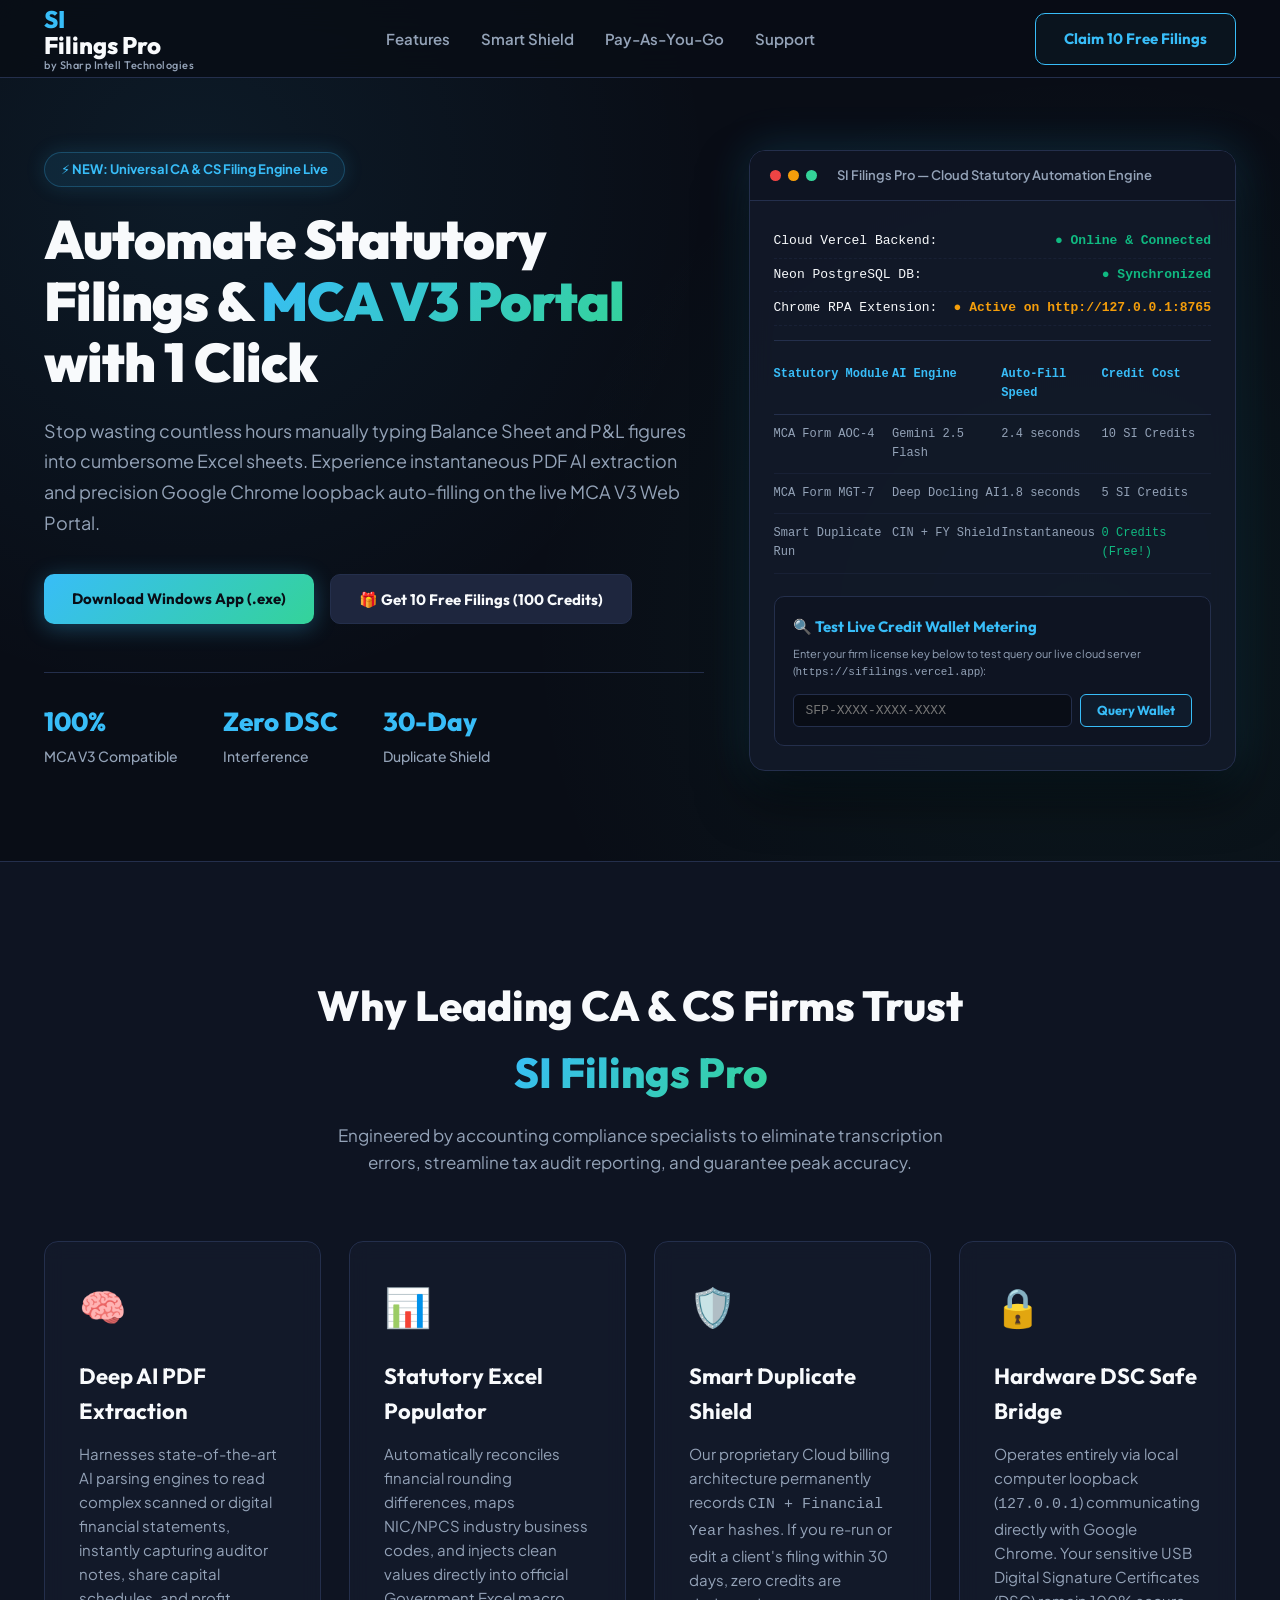
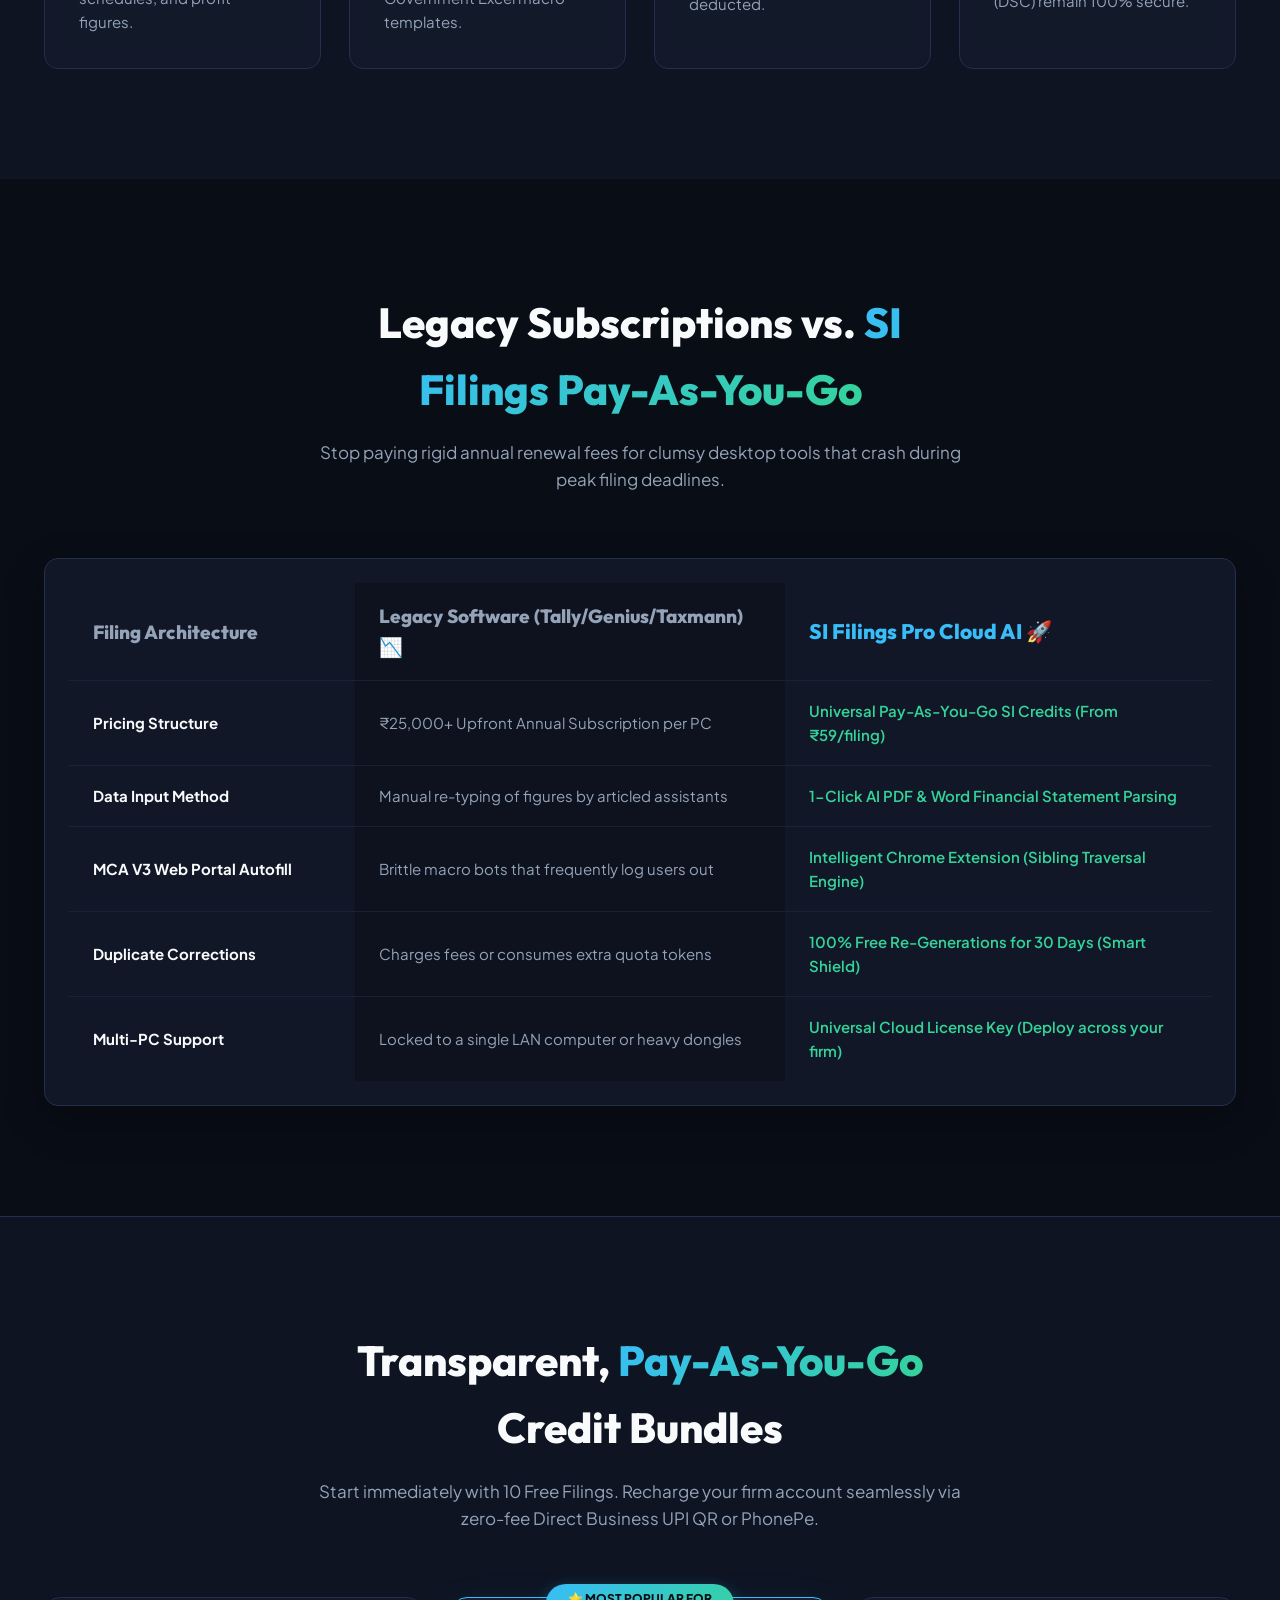
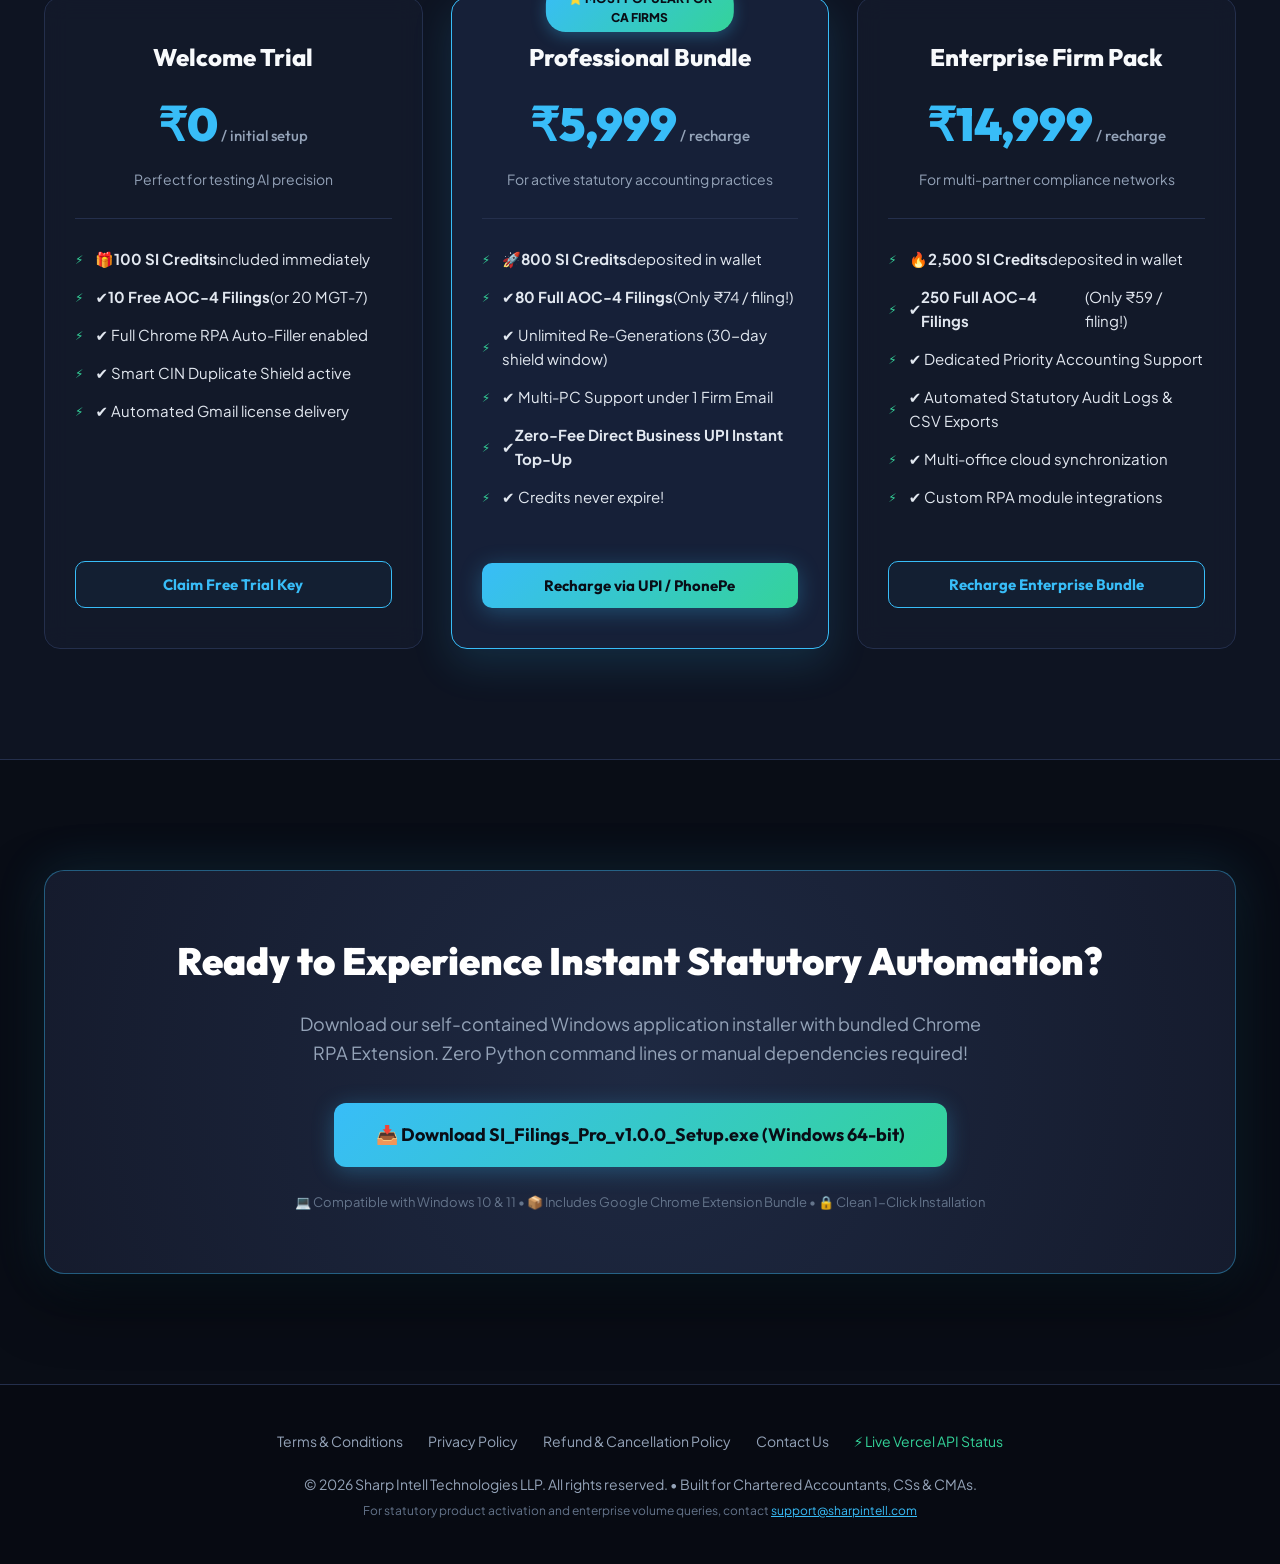
==== landing/index.html @ 662a5fbf "website" ====
<!DOCTYPE html>
<html lang="en">
<head>
    <meta charset="UTF-8">
    <meta name="viewport" content="width=device-width, initial-scale=1.0">
    
    <!-- Primary Meta Tags -->
    <title>SI Filings Pro | AI Corporate & Statutory Filing Automation for CAs & CSs</title>
    <meta name="title" content="SI Filings Pro | AI Corporate & Statutory Filing Automation for CAs & CSs">
    <meta name="description" content="The ultimate statutory automation software for Chartered Accountants, CSs, and CMAs. Instantly extract financial statements from PDFs using AI and auto-fill MCA V3 Portal (AOC-4, MGT-7) with 1 click.">
    <meta name="keywords" content="MCA AOC-4 automation, MGT-7 auto-fill, CA filing software, Company Secretary tools, AI balance sheet extraction, MCA V3 auto filler, statutory compliance AI, SI Filings Pro, Sharp Intell Technologies">
    <meta name="robots" content="index, follow">
    
    <!-- Open Graph / Facebook -->
    <meta property="og:type" content="website">
    <meta property="og:url" content="https://si-filings.pages.dev/">
    <meta property="og:title" content="SI Filings Pro | AI Corporate & Statutory Filing Automation for CAs & CSs">
    <meta property="og:description" content="Revolutionary statutory automation software. 1-Click AI extraction from financial PDFs and automated MCA V3 Web Portal filling without touching USB DSC tokens.">
    
    <!-- Twitter -->
    <meta property="twitter:card" content="summary_large_image">
    <meta property="twitter:url" content="https://si-filings.pages.dev/">
    <meta property="twitter:title" content="SI Filings Pro | AI Corporate & Statutory Filing Automation for CAs & CSs">
    <meta property="twitter:description" content="Revolutionary statutory automation software for CAs and CSs. Claim 10 Free Filings now!">

    <!-- JSON-LD Structured Data for AI & Search Engines -->
    <script type="application/ld+json">
    {
      "@context": "https://schema.org",
      "@type": "SoftwareApplication",
      "name": "SI Filings Pro",
      "operatingSystem": "Windows 10, Windows 11",
      "applicationCategory": "BusinessApplication",
      "offers": {
        "@type": "Offer",
        "price": "0.00",
        "priceCurrency": "INR"
      },
      "description": "An advanced AI RPA statutory filing application that automates AOC-4 and MGT-7 corporate filings for Chartered Accountants and Company Secretaries.",
      "url": "https://si-filings.pages.dev",
      "publisher": {
        "@type": "Organization",
        "name": "Sharp Intell Technologies LLP"
      }
    }
    </script>

    <link rel="stylesheet" href="style.css">
    <link rel="preconnect" href="https://fonts.googleapis.com">
    <link rel="preconnect" href="https://fonts.gstatic.com" crossorigin>
    <link href="https://fonts.googleapis.com/css2?family=Outfit:wght@300;400;600;700;800;900&family=Plus+Jakarta+Sans:wght@300;400;500;600;700&display=swap" rel="stylesheet">
</head>
<body>
    <!-- Navigation Bar -->
    <header class="navbar">
        <div class="container nav-container">
            <div class="logo">
                <span class="logo-accent">SI</span> Filings Pro
                <span class="logo-sub">by Sharp Intell Technologies</span>
            </div>
            <nav class="nav-links">
                <a href="#features">Features</a>
                <a href="#comparison">Smart Shield</a>
                <a href="#pricing">Pay-As-You-Go</a>
                <a href="contact.html" class="support-link">Support</a>
            </nav>
            <div class="nav-cta">
                <a href="#pricing" class="btn btn-outline">Claim 10 Free Filings</a>
            </div>
        </div>
    </header>

    <!-- Hero Section -->
    <section class="hero" id="top">
        <div class="container hero-container">
            <div class="hero-content">
                <span class="badge">⚡ NEW: Universal CA & CS Filing Engine Live</span>
                <h1>Automate Statutory Filings & <span class="text-gradient">MCA V3 Portal</span> with 1 Click</h1>
                <p class="hero-lead">Stop wasting countless hours manually typing Balance Sheet and P&L figures into cumbersome Excel sheets. Experience instantaneous PDF AI extraction and precision Google Chrome loopback auto-filling on the live MCA V3 Web Portal.</p>
                <div class="hero-actions">
                    <a href="#download-section" class="btn btn-primary">Download Windows App (.exe)</a>
                    <button class="btn btn-secondary" onclick="openFreeRegistration()">🎁 Get 10 Free Filings (100 Credits)</button>
                </div>
                <div class="hero-stats">
                    <div class="stat-item"><strong>100%</strong> <span>MCA V3 Compatible</span></div>
                    <div class="stat-item"><strong>Zero DSC</strong> <span>Interference</span></div>
                    <div class="stat-item"><strong>30-Day</strong> <span>Duplicate Shield</span></div>
                </div>
            </div>

            <!-- Hero Interactive Visualization Mockup -->
            <div class="hero-visual">
                <div class="app-mockup">
                    <div class="mockup-header">
                        <div class="dots"><span class="dot red"></span><span class="dot yellow"></span><span class="dot green"></span></div>
                        <div class="mockup-title">SI Filings Pro — Cloud Statutory Automation Engine</div>
                    </div>
                    <div class="mockup-body">
                        <div class="status-row-bar">
                            <span>Cloud Vercel Backend:</span> <strong class="text-emerald">● Online & Connected</strong>
                        </div>
                        <div class="status-row-bar">
                            <span>Neon PostgreSQL DB:</span> <strong class="text-emerald">● Synchronized</strong>
                        </div>
                        <div class="status-row-bar">
                            <span>Chrome RPA Extension:</span> <strong class="text-amber">● Active on http://127.0.0.1:8765</strong>
                        </div>
                        <hr class="divider">
                        <div class="mockup-row header-row">
                            <span>Statutory Module</span><span>AI Engine</span><span>Auto-Fill Speed</span><span>Credit Cost</span>
                        </div>
                        <div class="mockup-row">
                            <span>MCA Form AOC-4</span><span>Gemini 2.5 Flash</span><span>2.4 seconds</span><span>10 SI Credits</span>
                        </div>
                        <div class="mockup-row">
                            <span>MCA Form MGT-7</span><span>Deep Docling AI</span><span>1.8 seconds</span><span>5 SI Credits</span>
                        </div>
                        <div class="mockup-row">
                            <span>Smart Duplicate Run</span><span>CIN + FY Shield</span><span>Instantaneous</span><span class="text-emerald">0 Credits (Free!)</span>
                        </div>

                        <!-- Interactive Wallet Check Widget -->
                        <div class="wallet-check-box">
                            <div class="wallet-title">🔍 Test Live Credit Wallet Metering</div>
                            <p>Enter your firm license key below to test query our live cloud server (<code>https://sifilings.vercel.app</code>):</p>
                            <div class="wallet-input-wrap">
                                <input type="text" id="testLicenseKey" placeholder="SFP-XXXX-XXXX-XXXX" maxlength="19">
                                <button class="btn btn-sm btn-outline" onclick="checkLiveWallet()">Query Wallet</button>
                            </div>
                            <div id="walletFeedback" class="wallet-feedback" style="display: none;"></div>
                        </div>
                    </div>
                </div>
            </div>
        </div>
    </section>

    <!-- Features Section -->
    <section id="features" class="features">
        <div class="container">
            <div class="section-header">
                <h2>Why Leading CA & CS Firms Trust <span class="text-gradient">SI Filings Pro</span></h2>
                <p>Engineered by accounting compliance specialists to eliminate transcription errors, streamline tax audit reporting, and guarantee peak accuracy.</p>
            </div>
            <div class="features-grid">
                <div class="feature-card">
                    <div class="icon">🧠</div>
                    <h3>Deep AI PDF Extraction</h3>
                    <p>Harnesses state-of-the-art AI parsing engines to read complex scanned or digital financial statements, instantly capturing auditor notes, share capital schedules, and profit figures.</p>
                </div>
                <div class="feature-card">
                    <div class="icon">📊</div>
                    <h3>Statutory Excel Populator</h3>
                    <p>Automatically reconciles financial rounding differences, maps NIC/NPCS industry business codes, and injects clean values directly into official Government Excel macro templates.</p>
                </div>
                <div class="feature-card">
                    <div class="icon">🛡️</div>
                    <h3>Smart Duplicate Shield</h3>
                    <p>Our proprietary Cloud billing architecture permanently records <code>CIN + Financial Year</code> hashes. If you re-run or edit a client's filing within 30 days, zero credits are deducted.</p>
                </div>
                <div class="feature-card">
                    <div class="icon">🔒</div>
                    <h3>Hardware DSC Safe Bridge</h3>
                    <p>Operates entirely via local computer loopback (<code>127.0.0.1</code>) communicating directly with Google Chrome. Your sensitive USB Digital Signature Certificates (DSC) remain 100% secure.</p>
                </div>
            </div>
        </div>
    </section>

    <!-- Comparison Section -->
    <section id="comparison" class="comparison">
        <div class="container">
            <div class="section-header">
                <h2>Legacy Subscriptions vs. <span class="text-gradient">SI Filings Pay-As-You-Go</span></h2>
                <p>Stop paying rigid annual renewal fees for clumsy desktop tools that crash during peak filing deadlines.</p>
            </div>
            
            <div class="comparison-table-wrapper">
                <table class="comparison-table">
                    <thead>
                        <tr>
                            <th>Filing Architecture</th>
                            <th class="competitor-col">Legacy Software (Tally/Genius/Taxmann) 📉</th>
                            <th class="brand-col">SI Filings Pro Cloud AI 🚀</th>
                        </tr>
                    </thead>
                    <tbody>
                        <tr>
                            <td><strong>Pricing Structure</strong></td>
                            <td class="competitor-col">₹25,000+ Upfront Annual Subscription per PC</td>
                            <td class="brand-col highlight">Universal Pay-As-You-Go SI Credits (From ₹59/filing)</td>
                        </tr>
                        <tr>
                            <td><strong>Data Input Method</strong></td>
                            <td class="competitor-col">Manual re-typing of figures by articled assistants</td>
                            <td class="brand-col highlight">1-Click AI PDF & Word Financial Statement Parsing</td>
                        </tr>
                        <tr>
                            <td><strong>MCA V3 Web Portal Autofill</strong></td>
                            <td class="competitor-col">Brittle macro bots that frequently log users out</td>
                            <td class="brand-col highlight">Intelligent Chrome Extension (Sibling Traversal Engine)</td>
                        </tr>
                        <tr>
                            <td><strong>Duplicate Corrections</strong></td>
                            <td class="competitor-col">Charges fees or consumes extra quota tokens</td>
                            <td class="brand-col highlight">100% Free Re-Generations for 30 Days (Smart Shield)</td>
                        </tr>
                        <tr>
                            <td><strong>Multi-PC Support</strong></td>
                            <td class="competitor-col">Locked to a single LAN computer or heavy dongles</td>
                            <td class="brand-col highlight">Universal Cloud License Key (Deploy across your firm)</td>
                        </tr>
                    </tbody>
                </table>
            </div>
        </div>
    </section>

    <!-- Pricing Section -->
    <section id="pricing" class="pricing">
        <div class="container">
            <div class="section-header">
                <h2>Transparent, <span class="text-gradient">Pay-As-You-Go</span> Credit Bundles</h2>
                <p>Start immediately with 10 Free Filings. Recharge your firm account seamlessly via zero-fee Direct Business UPI QR or PhonePe.</p>
            </div>
            
            <div class="pricing-grid">
                <!-- Free Plan -->
                <div class="price-card">
                    <h3>Welcome Trial</h3>
                    <div class="price">₹0<span> / initial setup</span></div>
                    <p class="plan-desc">Perfect for testing AI precision</p>
                    <hr>
                    <ul class="plan-features">
                        <li>🎁 <strong>100 SI Credits</strong> included immediately</li>
                        <li>✔ <strong>10 Free AOC-4 Filings</strong> (or 20 MGT-7)</li>
                        <li>✔ Full Chrome RPA Auto-Filler enabled</li>
                        <li>✔ Smart CIN Duplicate Shield active</li>
                        <li>✔ Automated Gmail license delivery</li>
                    </ul>
                    <button class="btn btn-outline btn-full" onclick="openFreeRegistration()">Claim Free Trial Key</button>
                </div>

                <!-- Professional Plan (Highlighted) -->
                <div class="price-card popular">
                    <div class="pop-badge">⭐ Most Popular for CA Firms</div>
                    <h3>Professional Bundle</h3>
                    <div class="price">₹5,999<span> / recharge</span></div>
                    <p class="plan-desc">For active statutory accounting practices</p>
                    <hr>
                    <ul class="plan-features">
                        <li>🚀 <strong>800 SI Credits</strong> deposited in wallet</li>
                        <li>✔ <strong>80 Full AOC-4 Filings</strong> (Only ₹74 / filing!)</li>
                        <li>✔ Unlimited Re-Generations (30-day shield window)</li>
                        <li>✔ Multi-PC Support under 1 Firm Email</li>
                        <li>✔ <strong>Zero-Fee Direct Business UPI Instant Top-Up</strong></li>
                        <li>✔ Credits never expire!</li>
                    </ul>
                    <button class="btn btn-primary btn-full" onclick="openRechargeModal('Pro Bundle', 5999)">Recharge via UPI / PhonePe</button>
                </div>

                <!-- Enterprise Plan -->
                <div class="price-card">
                    <h3>Enterprise Firm Pack</h3>
                    <div class="price">₹14,999<span> / recharge</span></div>
                    <p class="plan-desc">For multi-partner compliance networks</p>
                    <hr>
                    <ul class="plan-features">
                        <li>🔥 <strong>2,500 SI Credits</strong> deposited in wallet</li>
                        <li>✔ <strong>250 Full AOC-4 Filings</strong> (Only ₹59 / filing!)</li>
                        <li>✔ Dedicated Priority Accounting Support</li>
                        <li>✔ Automated Statutory Audit Logs & CSV Exports</li>
                        <li>✔ Multi-office cloud synchronization</li>
                        <li>✔ Custom RPA module integrations</li>
                    </ul>
                    <button class="btn btn-outline btn-full" onclick="openRechargeModal('Enterprise Bundle', 14999)">Recharge Enterprise Bundle</button>
                </div>
            </div>
        </div>
    </section>

    <!-- Download Section -->
    <section id="download-section" class="download-banner">
        <div class="container">
            <div class="download-card">
                <div class="dl-text">
                    <h2>Ready to Experience Instant Statutory Automation?</h2>
                    <p>Download our self-contained Windows application installer with bundled Chrome RPA Extension. Zero Python command lines or manual dependencies required!</p>
                    <div class="dl-button-group">
                        <!-- User can replace this href with their direct GitHub Release or Google Drive executable link -->
                        <a href="https://github.com/Riyaspn/SI-Filings/releases/latest" target="_blank" class="btn btn-primary btn-dl-huge">
                            📥 Download SI_Filings_Pro_v1.0.0_Setup.exe (Windows 64-bit)
                        </a>
                    </div>
                    <div class="dl-meta">
                        <span>💻 Compatible with Windows 10 & 11</span> • <span>📦 Includes Google Chrome Extension Bundle</span> • <span>🔒 Clean 1-Click Installation</span>
                    </div>
                </div>
            </div>
        </div>
    </section>

    <!-- REGISTRATION MODAL (Free Tier Activation) -->
    <div id="register-modal" class="modal">
        <div class="modal-content">
            <span class="close-btn" onclick="closeRegisterModal()">&times;</span>
            <h2 id="reg-modal-title">🎁 Activate Your Firm Account</h2>
            <p id="reg-modal-sub">Register below to generate your professional license key with <strong>100 Free Trial Credits</strong> in our Vercel cloud database!</p>
            <form id="firm-reg-form" onsubmit="handleFirmRegistration(event)">
                <label for="reg-firm-name">CA / CS Firm Name or Practice Title *</label>
                <input type="text" id="reg-firm-name" placeholder="e.g., Riyas & Associates CAs" required>

                <label for="reg-email">Registered Professional Email Address *</label>
                <input type="email" id="reg-email" placeholder="e.g., info@riyasca.com" required>
                <span class="form-help">Your license key will be activated instantly and sent to this email.</span>

                <button type="submit" id="reg-submit-btn" class="btn btn-primary btn-full">⚡ Generate License Key & Deposit 100 Credits</button>
            </form>

            <!-- Celebratory Result Display -->
            <div id="reg-result-box" style="display: none; text-align: center; margin-top: 10px;">
                <div style="font-size: 42px; margin-bottom: 10px;">🎉</div>
                <h3 style="color: var(--secondary); font-size: 22px;">Registration Successful!</h3>
                <p>Your firm account is active with <strong>100 SI Credits (10 Free Filings)</strong>.</p>
                <div class="key-box">
                    <span id="display-license-key">SFP-XXXX-XXXX-XXXX</span>
                    <button class="btn btn-secondary btn-sm" onclick="copyLicenseKey()">Copy Key</button>
                </div>
                <p style="font-size: 13px; color: var(--text-muted);">Open your installed Windows software, paste this email and license key to begin automating!</p>
                <a href="#download-section" onclick="closeRegisterModal()" class="btn btn-primary btn-full" style="margin-top: 15px;">📥 Go to Download Installer</a>
            </div>
        </div>
    </div>

    <!-- RECHARGE MODAL (UPI & PhonePe Payment Checkout) -->
    <div id="recharge-modal" class="modal">
        <div class="modal-content">
            <span class="close-btn" onclick="closeRechargeModal()">&times;</span>
            <h2>💳 Instant Wallet Recharge Checkout</h2>
            <p id="recharge-pack-display" style="color: var(--primary); font-weight: 600; font-size: 16px;">Professional Bundle — ₹5,999</p>
            <form id="recharge-form" onsubmit="handleRechargeSubmit(event)">
                <input type="hidden" id="recharge-amount-val" value="5999">
                <label for="recharge-email">Enter Your Registered Firm Email Address *</label>
                <input type="email" id="recharge-email" placeholder="e.g., info@riyasca.com" required>

                <label style="margin-top: 10px;">Select Payment Gateway Channel:</label>
                <div class="pay-options">
                    <label class="radio-card">
                        <input type="radio" name="gateway" value="UPI" checked>
                        <span>🚀 <strong>Zero-Fee Direct Business UPI QR</strong> (Instant Scan & Pay)</span>
                    </label>
                    <label class="radio-card" style="margin-top: 8px;">
                        <input type="radio" name="gateway" value="PHONEPE">
                        <span>💳 <strong>PhonePe Payment Gateway</strong> (Credit / Debit / NetBanking)</span>
                    </label>
                </div>

                <div id="recharge-status" class="wallet-feedback" style="display: none; margin-top: 15px;"></div>

                <button type="submit" id="recharge-submit-btn" class="btn btn-primary btn-full" style="margin-top: 20px;">Generate Digital Invoice & Checkout</button>
            </form>
        </div>
    </div>

    <!-- Footer -->
    <footer class="footer">
        <div class="container">
            <div class="footer-links" style="margin-bottom: 20px; display: flex; justify-content: center; gap: 25px; flex-wrap: wrap;">
                <a href="terms.html" style="color: var(--text-muted); text-decoration: none; font-size: 14px;">Terms & Conditions</a>
                <a href="privacy.html" style="color: var(--text-muted); text-decoration: none; font-size: 14px;">Privacy Policy</a>
                <a href="refund.html" style="color: var(--text-muted); text-decoration: none; font-size: 14px;">Refund & Cancellation Policy</a>
                <a href="contact.html" style="color: var(--text-muted); text-decoration: none; font-size: 14px;">Contact Us</a>
                <a href="https://sifilings.vercel.app/api/health" target="_blank" style="color: var(--secondary); text-decoration: none; font-size: 14px;">⚡ Live Vercel API Status</a>
            </div>
            <p>© 2026 Sharp Intell Technologies LLP. All rights reserved. • Built for Chartered Accountants, CSs & CMAs.</p>
            <p style="color: #64748b; font-size: 12px; margin-top: 6px;">For statutory product activation and enterprise volume queries, contact <a href="mailto:support@sharpintell.com" style="color: var(--primary);">support@sharpintell.com</a></p>
        </div>
    </footer>

    <script src="script.js"></script>
</body>
</html>
---- landing/style.css ----
/* ==========================================================================
   SI Filings Pro — Premium SaaS Cloud Design System
   Engineered for Cloudflare Pages high-speed static deployment
   ========================================================================== */

:root {
    --bg-dark: #090d16;
    --bg-card: rgba(21, 27, 45, 0.75);
    --bg-card-solid: #151b2d;
    --border-color: #242f4c;
    --border-highlight: rgba(56, 189, 248, 0.4);
    --text-main: #f8fafc;
    --text-muted: #94a3b8;
    --primary: #38bdf8;
    --primary-hover: #0ea5e9;
    --secondary: #34d399;
    --danger: #ef4444;
    --amber: #f59e0b;
    --gradient: linear-gradient(135deg, #38bdf8 0%, #34d399 100%);
    --gradient-glow: 0 0 45px rgba(56, 189, 248, 0.2);
    --font-heading: 'Outfit', -apple-system, sans-serif;
    --font-body: 'Plus Jakarta Sans', system-ui, sans-serif;
}

* {
    margin: 0;
    padding: 0;
    box-sizing: border-box;
}

html {
    scroll-behavior: smooth;
}

body {
    background-color: var(--bg-dark);
    color: var(--text-main);
    font-family: var(--font-body);
    line-height: 1.6;
    overflow-x: hidden;
    background-image: 
        radial-gradient(circle at 15% 20%, rgba(56, 189, 248, 0.08) 0%, transparent 40%),
        radial-gradient(circle at 85% 70%, rgba(52, 211, 153, 0.06) 0%, transparent 45%);
    background-attachment: fixed;
}

.container {
    max-width: 1240px;
    margin: 0 auto;
    padding: 0 24px;
}

/* Typography & Gradients */
.text-gradient {
    background: var(--gradient);
    -webkit-background-clip: text;
    -webkit-text-fill-color: transparent;
    background-clip: text;
}

.text-emerald { color: #10b981; }
.text-amber { color: #f59e0b; }
.text-cyan { color: #38bdf8; }

/* Buttons */
.btn {
    display: inline-flex;
    align-items: center;
    justify-content: center;
    gap: 8px;
    padding: 13px 28px;
    border-radius: 10px;
    font-weight: 700;
    font-family: var(--font-heading);
    text-decoration: none;
    cursor: pointer;
    transition: all 0.25s cubic-bezier(0.4, 0, 0.2, 1);
    border: none;
    text-align: center;
    font-size: 15px;
}

.btn-primary {
    background: var(--gradient);
    color: #090d16;
    box-shadow: 0 4px 22px rgba(56, 189, 248, 0.3);
}

.btn-primary:hover {
    transform: translateY(-2px);
    box-shadow: 0 8px 30px rgba(56, 189, 248, 0.5);
    filter: brightness(1.05);
}

.btn-secondary {
    background-color: #1e263e;
    color: var(--text-main);
    border: 1px solid var(--border-color);
}

.btn-secondary:hover {
    background-color: #283353;
    border-color: var(--primary);
    transform: translateY(-2px);
}

.btn-outline {
    background: rgba(56, 189, 248, 0.04);
    color: var(--primary);
    border: 1.5px solid var(--primary);
}

.btn-outline:hover {
    background: rgba(56, 189, 248, 0.12);
    transform: translateY(-2px);
    box-shadow: 0 4px 18px rgba(56, 189, 248, 0.2);
}

.btn-full {
    width: 100%;
    display: flex;
}

.btn-sm {
    padding: 7px 16px;
    font-size: 13px;
    border-radius: 6px;
}

.btn-dl-huge {
    padding: 18px 42px;
    font-size: 18px;
    border-radius: 12px;
}

/* Navbar */
.navbar {
    background-color: rgba(9, 13, 22, 0.85);
    backdrop-filter: blur(16px);
    border-bottom: 1px solid var(--border-color);
    position: fixed;
    top: 0;
    left: 0;
    right: 0;
    z-index: 100;
    height: 78px;
}

.nav-container {
    display: flex;
    justify-content: space-between;
    align-items: center;
    height: 100%;
}

.logo {
    font-family: var(--font-heading);
    font-size: 24px;
    font-weight: 800;
    color: var(--text-main);
    display: flex;
    flex-direction: column;
    line-height: 1.1;
    text-decoration: none;
}

.logo-accent {
    color: var(--primary);
}

.logo-sub {
    font-size: 11px;
    color: var(--text-muted);
    font-weight: 500;
    letter-spacing: 0.5px;
}

.nav-links a {
    color: var(--text-muted);
    text-decoration: none;
    margin-right: 28px;
    font-weight: 600;
    font-size: 15px;
    transition: color 0.2s ease;
}

.nav-links a:hover {
    color: var(--primary);
}

/* Hero Section */
.hero {
    padding-top: 150px;
    padding-bottom: 90px;
}

.hero-container {
    display: grid;
    grid-template-columns: 1.15fr 0.85fr;
    gap: 45px;
    align-items: center;
}

.hero-content h1 {
    font-family: var(--font-heading);
    font-size: 54px;
    font-weight: 900;
    line-height: 1.14;
    margin-bottom: 22px;
    letter-spacing: -1px;
}

.hero-lead {
    font-size: 18px;
    color: var(--text-muted);
    margin-bottom: 36px;
    line-height: 1.7;
}

.badge {
    display: inline-flex;
    align-items: center;
    padding: 6px 16px;
    background: rgba(56, 189, 248, 0.1);
    color: var(--primary);
    border: 1px solid rgba(56, 189, 248, 0.25);
    border-radius: 50px;
    font-size: 13px;
    font-weight: 700;
    margin-bottom: 22px;
    box-shadow: 0 0 20px rgba(56, 189, 248, 0.15);
}

.hero-actions {
    display: flex;
    gap: 16px;
    margin-bottom: 48px;
    flex-wrap: wrap;
}

.hero-stats {
    display: flex;
    gap: 45px;
    border-top: 1px solid var(--border-color);
    padding-top: 28px;
}

.stat-item strong {
    display: block;
    font-size: 26px;
    color: var(--primary);
    font-family: var(--font-heading);
    font-weight: 800;
}

.stat-item span {
    font-size: 14px;
    color: var(--text-muted);
    font-weight: 500;
}

/* App Mockup Visual & Live Terminal */
.app-mockup {
    background-color: var(--bg-card);
    border: 1px solid var(--border-color);
    border-radius: 16px;
    overflow: hidden;
    box-shadow: 0 25px 50px rgba(0, 0, 0, 0.6), var(--gradient-glow);
    backdrop-filter: blur(12px);
}

.mockup-header {
    background-color: #0e1422;
    padding: 14px 20px;
    display: flex;
    align-items: center;
    border-bottom: 1px solid var(--border-color);
}

.dots {
    display: flex;
    gap: 7px;
    margin-right: 20px;
}

.dot {
    width: 11px;
    height: 11px;
    border-radius: 50%;
}

.dot.red { background-color: var(--danger); }
.dot.yellow { background-color: var(--amber); }
.dot.green { background-color: var(--secondary); }

.mockup-title {
    font-size: 13px;
    color: var(--text-muted);
    font-weight: 600;
}

.mockup-body {
    padding: 24px;
    font-family: 'Consolas', monospace;
    font-size: 13px;
}

.status-row-bar {
    padding: 6px 0;
    display: flex;
    justify-content: space-between;
    font-size: 13px;
    border-bottom: 1px dashed rgba(36, 47, 76, 0.4);
}

.divider {
    border: none;
    border-top: 1px solid var(--border-color);
    margin: 14px 0;
}

.mockup-row {
    display: grid;
    grid-template-columns: 1.3fr 1.2fr 1.1fr 1.2fr;
    padding: 10px 0;
    border-bottom: 1px solid rgba(36, 47, 76, 0.4);
    color: var(--text-muted);
    font-size: 12px;
}

.header-row {
    color: var(--primary);
    font-weight: bold;
    border-bottom: 1px solid var(--border-color);
}

/* Interactive Wallet Widget inside Mockup */
.wallet-check-box {
    margin-top: 22px;
    background-color: #0e1422;
    padding: 18px;
    border-radius: 10px;
    border: 1px solid var(--border-color);
}

.wallet-title {
    font-family: var(--font-heading);
    font-size: 15px;
    font-weight: 700;
    color: var(--primary);
    margin-bottom: 6px;
}

.wallet-check-box p {
    font-size: 11px;
    color: var(--text-muted);
    margin-bottom: 12px;
    font-family: var(--font-body);
}

.wallet-input-wrap {
    display: flex;
    gap: 8px;
}

.wallet-input-wrap input {
    flex-grow: 1;
    padding: 8px 12px;
    background: #090d16;
    border: 1px solid var(--border-color);
    border-radius: 6px;
    color: #f8fafc;
    font-family: monospace;
    font-size: 13px;
}

.wallet-input-wrap input:focus {
    border-color: var(--primary);
    outline: none;
}

.wallet-feedback {
    margin-top: 12px;
    padding: 10px;
    border-radius: 6px;
    font-family: var(--font-body);
    font-size: 13px;
    background: #10b98122;
    border: 1px solid #10b981;
    color: #a7f3d0;
}

/* Features Section */
.features {
    padding: 110px 0;
    border-top: 1px solid var(--border-color);
    background-color: #0e1422;
}

.section-header {
    text-align: center;
    max-width: 650px;
    margin: 0 auto 65px;
}

.section-header h2 {
    font-family: var(--font-heading);
    font-size: 42px;
    font-weight: 800;
    margin-bottom: 16px;
}

.section-header p {
    color: var(--text-muted);
    font-size: 17px;
}

.features-grid {
    display: grid;
    grid-template-columns: repeat(auto-fit, minmax(270px, 1fr));
    gap: 28px;
}

.feature-card {
    background-color: var(--bg-card);
    border: 1px solid var(--border-color);
    border-radius: 14px;
    padding: 34px;
    transition: all 0.3s ease;
    backdrop-filter: blur(10px);
}

.feature-card:hover {
    transform: translateY(-6px);
    border-color: var(--primary);
    box-shadow: 0 12px 35px rgba(56, 189, 248, 0.1);
}

.feature-card .icon {
    font-size: 38px;
    margin-bottom: 22px;
}

.feature-card h3 {
    font-family: var(--font-heading);
    font-size: 22px;
    font-weight: 700;
    margin-bottom: 12px;
}

.feature-card p {
    color: var(--text-muted);
    font-size: 15px;
    line-height: 1.6;
}

/* Comparison Section */
.comparison {
    padding: 110px 0;
    background-color: var(--bg-dark);
}

.comparison-table-wrapper {
    overflow-x: auto;
    background-color: var(--bg-card);
    border: 1px solid var(--border-color);
    border-radius: 14px;
    padding: 24px;
    box-shadow: 0 15px 40px rgba(0, 0, 0, 0.3);
}

.comparison-table {
    width: 100%;
    border-collapse: collapse;
    text-align: left;
}

.comparison-table th, .comparison-table td {
    padding: 18px 24px;
    border-bottom: 1px solid rgba(36, 47, 76, 0.5);
    font-size: 15px;
}

.comparison-table th {
    font-family: var(--font-heading);
    font-size: 19px;
    font-weight: 800;
}

.comparison-table th:first-child {
    width: 25%;
    color: var(--text-muted);
}

.competitor-col {
    color: var(--text-muted);
    background-color: rgba(0, 0, 0, 0.2);
}

.brand-col {
    color: var(--text-main);
}

.brand-col.highlight {
    color: var(--secondary);
    font-weight: 600;
}

.comparison-table th.brand-col {
    color: var(--primary);
    font-size: 21px;
}

.comparison-table tbody tr:last-child td {
    border-bottom: none;
}

/* Pricing Section */
.pricing {
    padding: 110px 0;
    background-color: #0e1422;
    border-top: 1px solid var(--border-color);
    border-bottom: 1px solid var(--border-color);
}

.pricing-grid {
    display: grid;
    grid-template-columns: repeat(auto-fit, minmax(320px, 1fr));
    gap: 28px;
    align-items: stretch;
}

.price-card {
    background-color: var(--bg-card);
    border: 1px solid var(--border-color);
    border-radius: 16px;
    padding: 40px 30px;
    text-align: center;
    transition: all 0.3s ease;
    display: flex;
    flex-direction: column;
    position: relative;
    backdrop-filter: blur(12px);
}

.price-card:hover {
    transform: translateY(-8px);
    border-color: rgba(56, 189, 248, 0.5);
    box-shadow: 0 20px 45px rgba(0, 0, 0, 0.4);
}

.price-card.popular {
    border-color: var(--primary);
    background-color: #162038;
    box-shadow: 0 15px 40px rgba(56, 189, 248, 0.15);
}

.pop-badge {
    position: absolute;
    top: -14px;
    left: 50%;
    transform: translateX(-50%);
    background: var(--gradient);
    color: #090d16;
    font-size: 12px;
    font-weight: 800;
    padding: 5px 16px;
    border-radius: 20px;
    text-transform: uppercase;
    box-shadow: 0 4px 15px rgba(56, 189, 248, 0.3);
}

.price-card h3 {
    font-family: var(--font-heading);
    font-size: 24px;
    font-weight: 800;
    margin-bottom: 12px;
}

.price-card .price {
    font-family: var(--font-heading);
    font-size: 46px;
    font-weight: 900;
    color: var(--primary);
    margin-bottom: 6px;
}

.price-card .price span {
    font-size: 15px;
    color: var(--text-muted);
    font-weight: 500;
}

.plan-desc {
    font-size: 14px;
    color: var(--text-muted);
    margin-bottom: 28px;
}

.price-card hr {
    border: none;
    border-top: 1px solid var(--border-color);
    margin-bottom: 28px;
}

.plan-features {
    list-style: none;
    text-align: left;
    margin-bottom: 38px;
    flex-grow: 1;
}

.plan-features li {
    font-size: 15px;
    color: #e2e8f0;
    margin-bottom: 14px;
    display: flex;
    align-items: center;
}

.plan-features li::before {
    content: "⚡";
    margin-right: 12px;
    color: var(--secondary);
    font-size: 12px;
}

/* Download Section Banner */
.download-banner {
    padding: 110px 0;
    background: var(--bg-dark);
}

.download-card {
    background: radial-gradient(circle at center, #1e2942 0%, #151b2d 100%);
    border: 1px solid rgba(56, 189, 248, 0.4);
    border-radius: 20px;
    padding: 60px 40px;
    text-align: center;
    box-shadow: 0 25px 60px rgba(0, 0, 0, 0.5), 0 0 50px rgba(56, 189, 248, 0.15);
}

.dl-text h2 {
    font-family: var(--font-heading);
    font-size: 38px;
    font-weight: 900;
    margin-bottom: 18px;
    color: #fff;
}

.dl-text p {
    color: var(--text-muted);
    font-size: 18px;
    max-width: 700px;
    margin: 0 auto 35px;
}

.dl-button-group {
    margin-bottom: 25px;
}

.dl-meta {
    font-size: 13px;
    color: #64748b;
}

/* Modals */
.modal {
    display: none;
    position: fixed;
    top: 0;
    left: 0;
    width: 100%;
    height: 100%;
    background-color: rgba(0, 0, 0, 0.8);
    z-index: 1000;
    backdrop-filter: blur(10px);
    justify-content: center;
    align-items: center;
}

.modal-content {
    background-color: var(--bg-card-solid);
    border: 1px solid var(--border-highlight);
    border-radius: 16px;
    width: 90%;
    max-width: 500px;
    padding: 40px;
    position: relative;
    box-shadow: 0 30px 60px rgba(0, 0, 0, 0.7), var(--gradient-glow);
    animation: modalSlide 0.3s cubic-bezier(0.4, 0, 0.2, 1);
}

@keyframes modalSlide {
    from { transform: translateY(35px); opacity: 0; }
    to { transform: translateY(0); opacity: 1; }
}

.close-btn {
    position: absolute;
    top: 20px;
    right: 24px;
    font-size: 26px;
    color: var(--text-muted);
    cursor: pointer;
    transition: color 0.2s;
}

.close-btn:hover {
    color: var(--danger);
}

.modal h2 {
    font-family: var(--font-heading);
    margin-bottom: 10px;
    font-size: 26px;
}

.modal p {
    color: var(--text-muted);
    font-size: 15px;
    margin-bottom: 25px;
}

/* Form Styles */
form label {
    display: block;
    font-size: 13px;
    font-weight: 700;
    margin-bottom: 8px;
    color: #e2e8f0;
}

form input[type="text"],
form input[type="email"] {
    width: 100%;
    padding: 14px;
    background-color: var(--bg-dark);
    border: 1px solid var(--border-color);
    border-radius: 8px;
    color: var(--text-main);
    font-family: var(--font-body);
    font-size: 15px;
    margin-bottom: 18px;
    transition: border-color 0.2s;
}

form input:focus {
    outline: none;
    border-color: var(--primary);
    box-shadow: 0 0 10px rgba(56, 189, 248, 0.2);
}

.form-help {
    display: block;
    font-size: 12px;
    color: var(--text-muted);
    margin-top: -12px;
    margin-bottom: 25px;
}

.radio-card {
    display: flex;
    align-items: center;
    gap: 12px;
    padding: 12px 16px;
    background: #0e1422;
    border: 1px solid var(--border-color);
    border-radius: 8px;
    cursor: pointer;
    font-weight: 500;
    font-size: 14px;
    transition: all 0.2s;
}

.radio-card:hover {
    border-color: var(--primary);
}

.radio-card input {
    accent-color: var(--primary);
    width: 18px;
    height: 18px;
}

/* Key Display Box in Modal */
.key-box {
    background-color: var(--bg-dark);
    border: 1px dashed var(--primary);
    border-radius: 8px;
    padding: 16px;
    display: flex;
    justify-content: space-between;
    align-items: center;
    margin: 20px 0;
}

#display-license-key {
    font-family: monospace;
    font-size: 19px;
    font-weight: 800;
    color: var(--secondary);
    letter-spacing: 1.5px;
}

/* Footer */
.footer {
    border-top: 1px solid var(--border-color);
    padding: 45px 0;
    text-align: center;
    background: #070a12;
}

.footer p {
    color: var(--text-muted);
    font-size: 14px;
}

/* Responsive Grid & Media Queries */
@media (max-width: 960px) {
    .hero-container {
        grid-template-columns: 1fr;
        text-align: center;
    }
    .hero-content h1 {
        font-size: 42px;
    }
    .hero-actions {
        justify-content: center;
    }
    .hero-stats {
        justify-content: center;
    }
    .navbar {
        height: auto;
        padding: 16px 0;
    }
    .nav-links {
        display: none;
    }
}
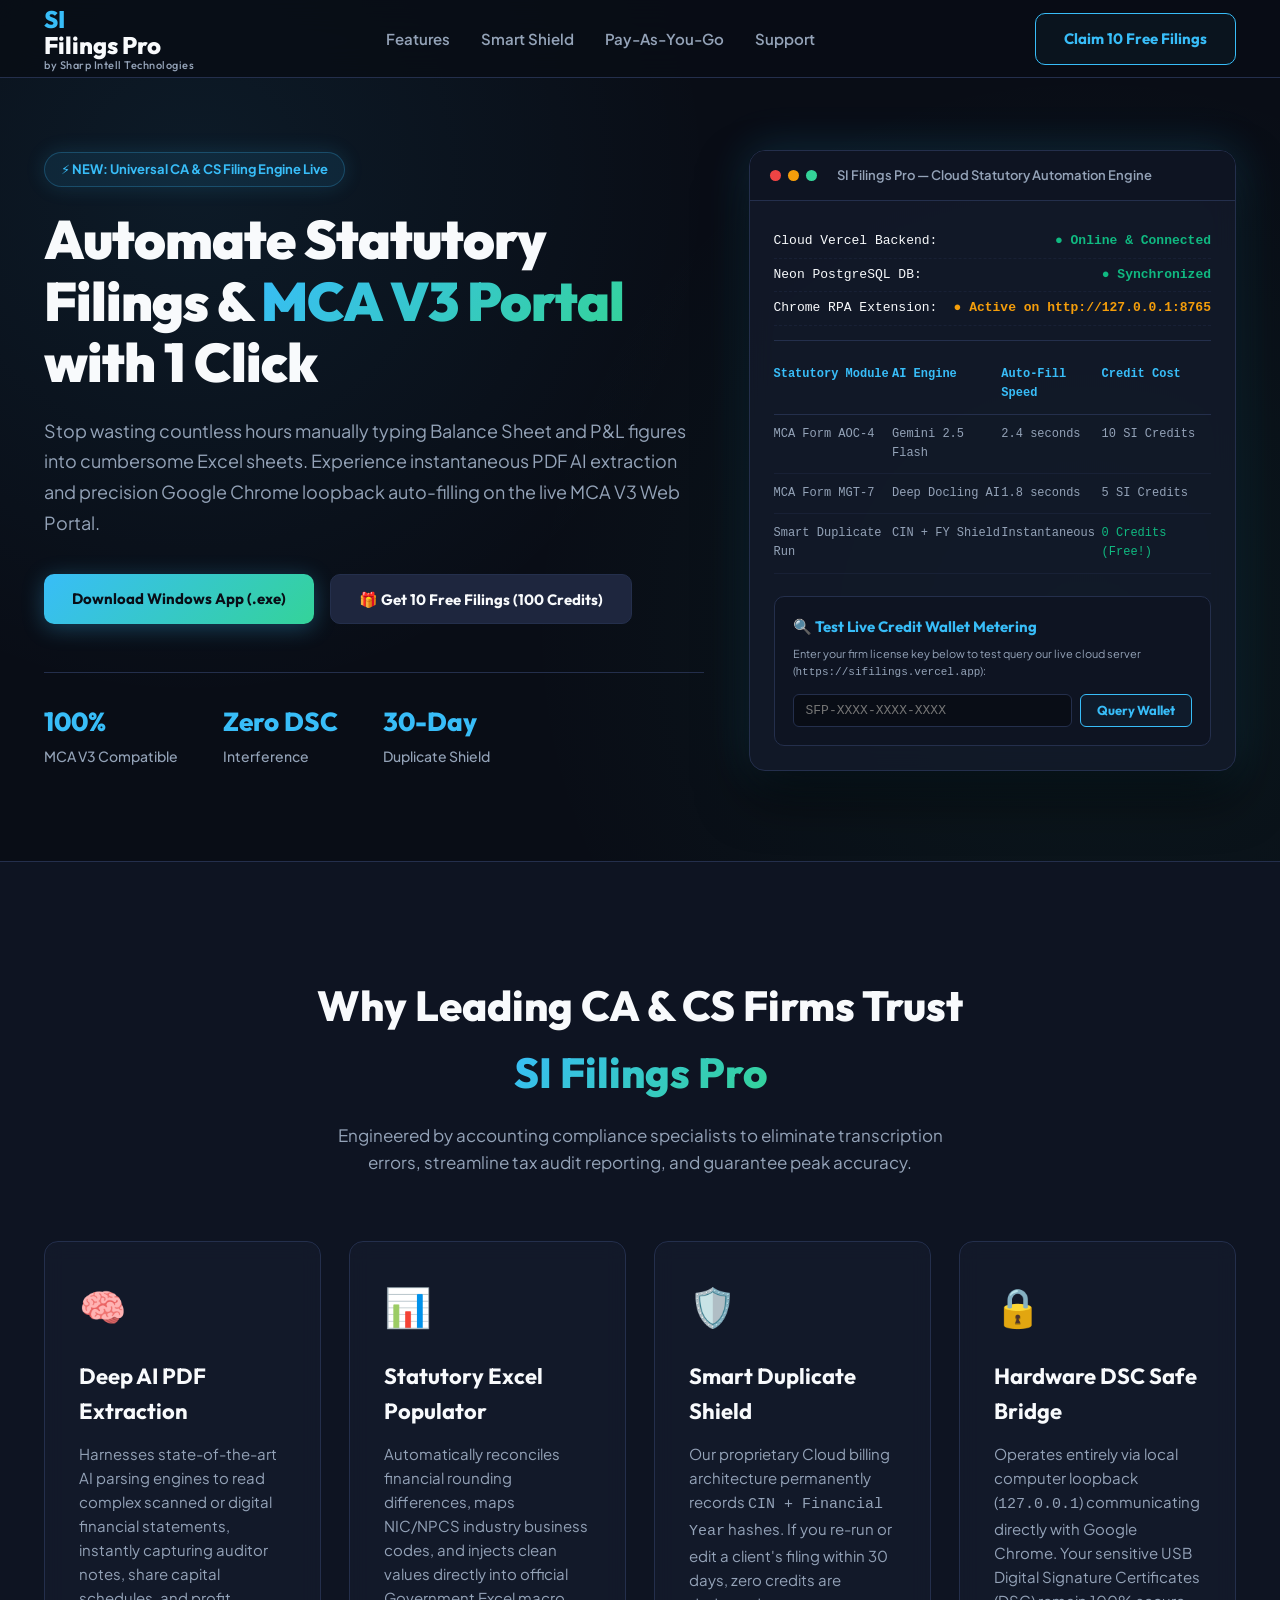
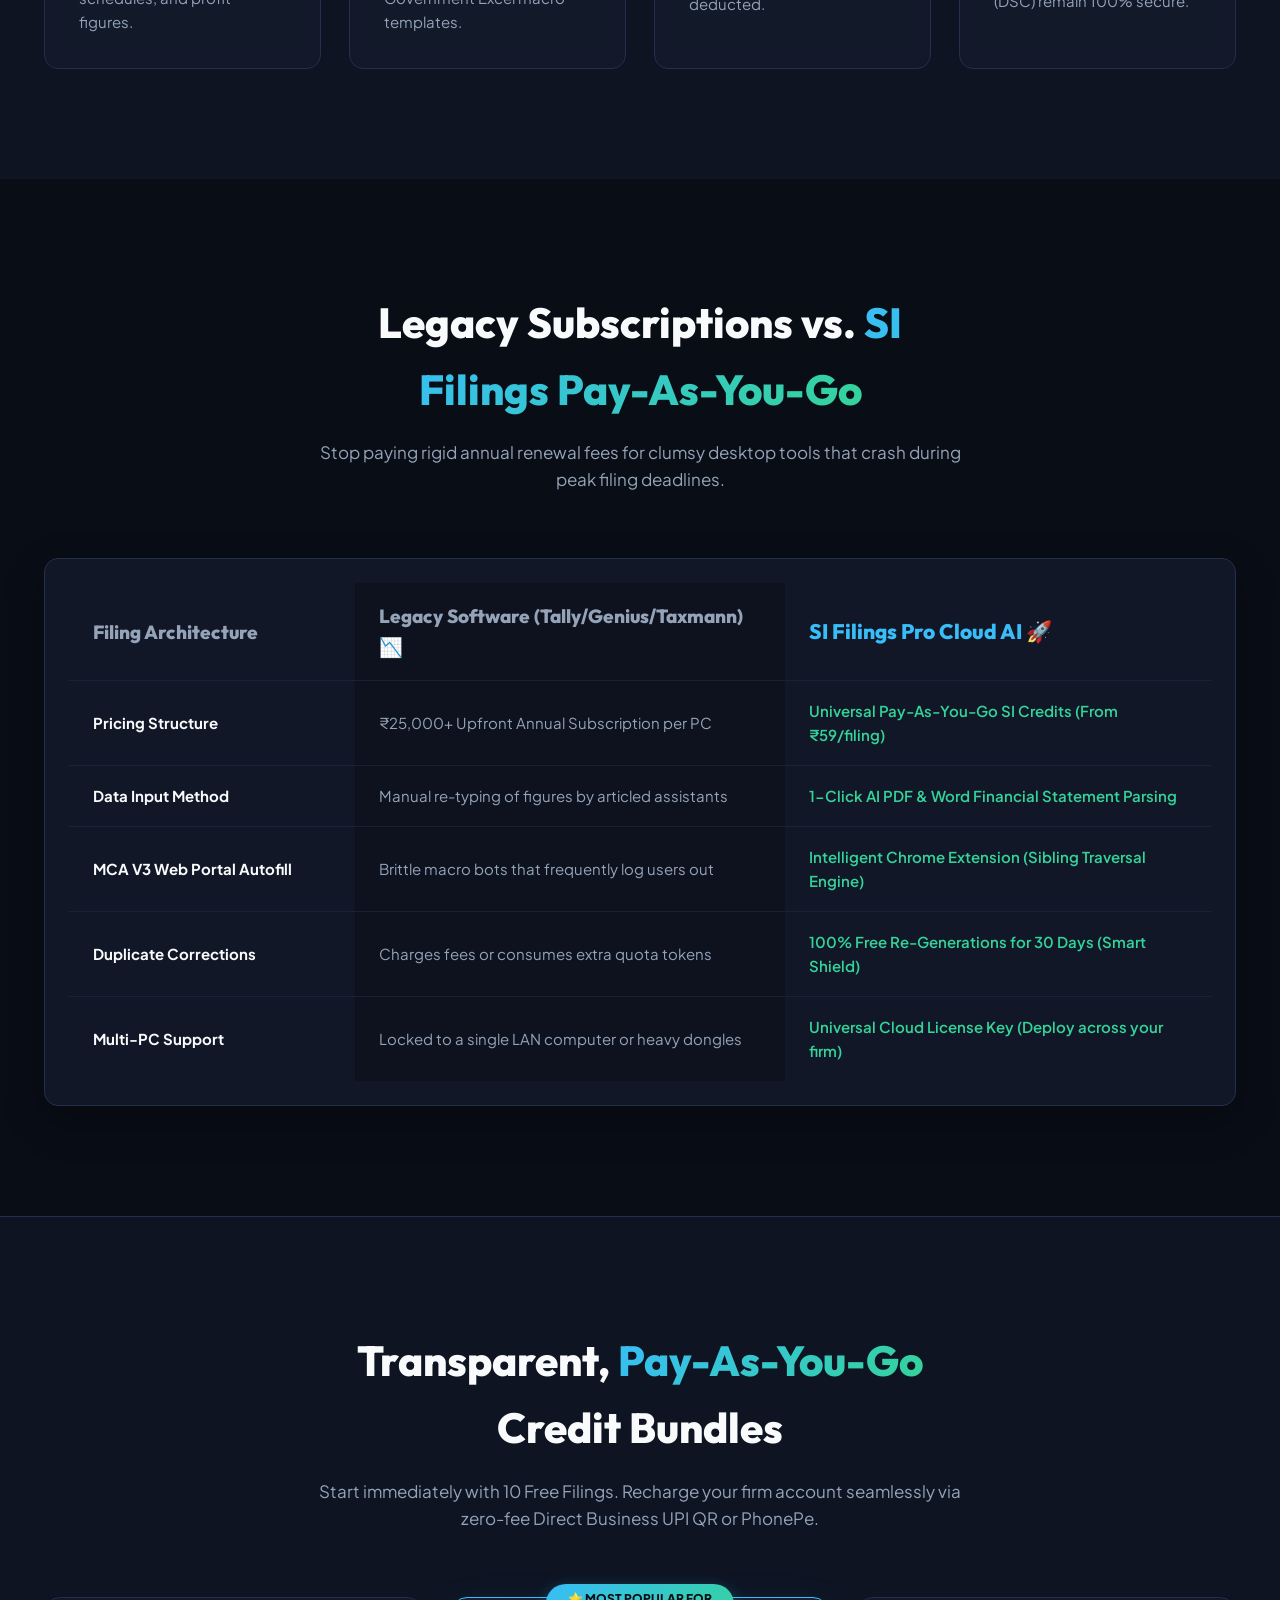
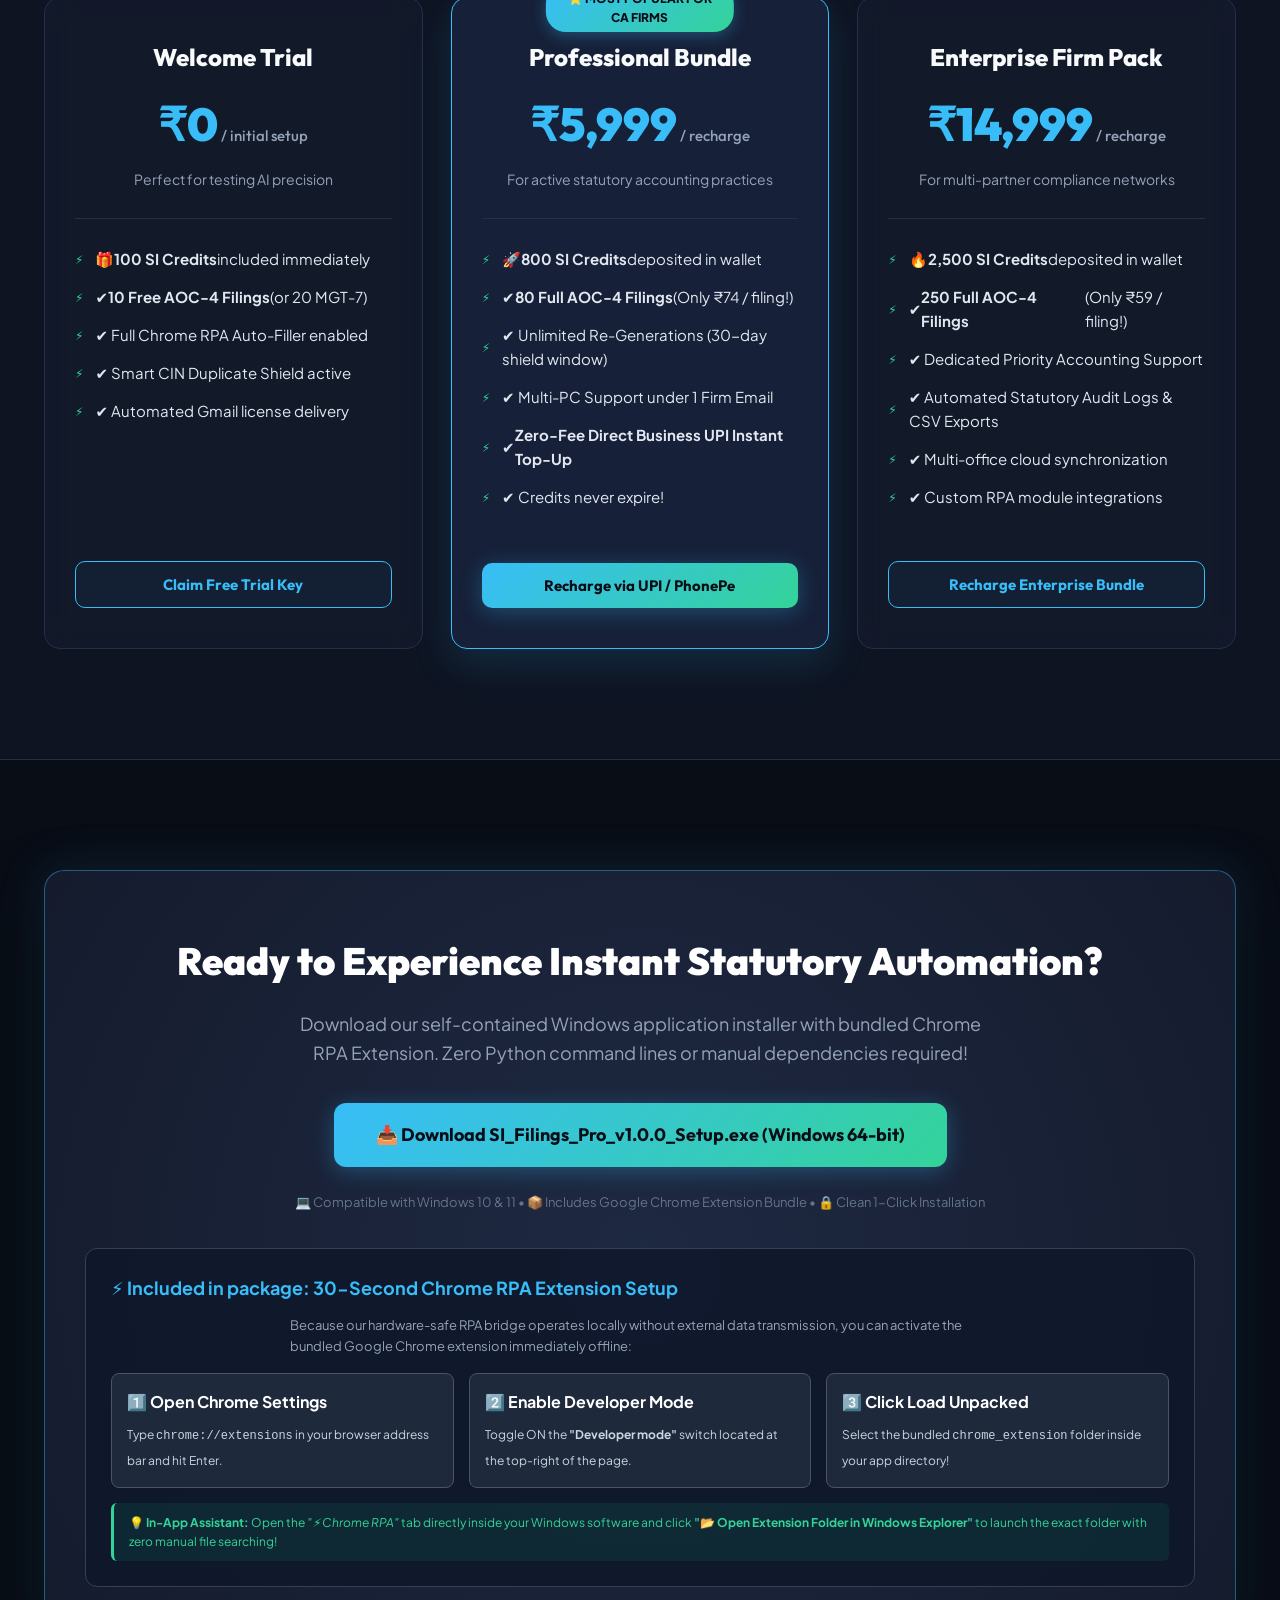
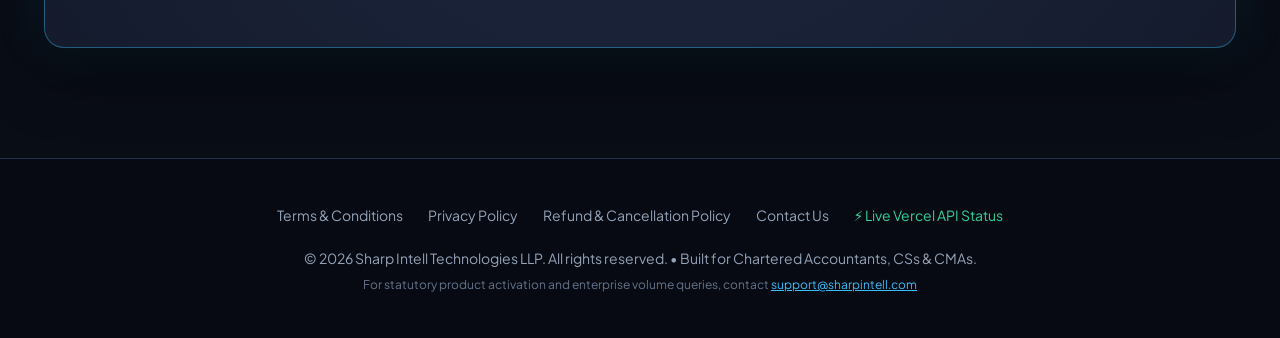
==== commit 4f897499: "Implement industry standard 3-point onboarding for Chrome RPA extension and update production cloud " ====
--- a/landing/index.html
+++ b/landing/index.html
@@ -295,6 +295,29 @@
                     <div class="dl-meta">
                         <span>💻 Compatible with Windows 10 & 11</span> • <span>📦 Includes Google Chrome Extension Bundle</span> • <span>🔒 Clean 1-Click Installation</span>
                     </div>
+
+                    <!-- 30-Second Chrome RPA Extension Onboarding Guide -->
+                    <div class="extension-guide-box" style="margin-top: 35px; padding: 25px; background: rgba(15, 23, 42, 0.85); border: 1px solid #334155; border-radius: 12px; text-align: left;">
+                        <h3 style="color: var(--primary); font-size: 18px; margin-bottom: 12px;">⚡ Included in package: 30-Second Chrome RPA Extension Setup</h3>
+                        <p style="font-size: 13px; color: var(--text-muted); margin-bottom: 16px;">Because our hardware-safe RPA bridge operates locally without external data transmission, you can activate the bundled Google Chrome extension immediately offline:</p>
+                        <div style="display: grid; grid-template-columns: repeat(auto-fit, minmax(220px, 1fr)); gap: 15px;">
+                            <div style="background: #1e293b; padding: 15px; border-radius: 8px; border: 1px solid #475569;">
+                                <strong style="color: #fff; display: block; margin-bottom: 6px;">1️⃣ Open Chrome Settings</strong>
+                                <span style="font-size: 12px; color: #cbd5e1;">Type <code>chrome://extensions</code> in your browser address bar and hit Enter.</span>
+                            </div>
+                            <div style="background: #1e293b; padding: 15px; border-radius: 8px; border: 1px solid #475569;">
+                                <strong style="color: #fff; display: block; margin-bottom: 6px;">2️⃣ Enable Developer Mode</strong>
+                                <span style="font-size: 12px; color: #cbd5e1;">Toggle ON the <strong>"Developer mode"</strong> switch located at the top-right of the page.</span>
+                            </div>
+                            <div style="background: #1e293b; padding: 15px; border-radius: 8px; border: 1px solid #475569;">
+                                <strong style="color: #fff; display: block; margin-bottom: 6px;">3️⃣ Click Load Unpacked</strong>
+                                <span style="font-size: 12px; color: #cbd5e1;">Select the bundled <code>chrome_extension</code> folder inside your app directory!</span>
+                            </div>
+                        </div>
+                        <div style="margin-top: 15px; font-size: 12px; color: var(--secondary); background: rgba(16, 185, 129, 0.1); padding: 10px 15px; border-radius: 6px; border-left: 3px solid var(--secondary);">
+                            💡 <strong>In-App Assistant:</strong> Open the <em>"⚡ Chrome RPA"</em> tab directly inside your Windows software and click <strong>"📂 Open Extension Folder in Windows Explorer"</strong> to launch the exact folder with zero manual file searching!
+                        </div>
+                    </div>
                 </div>
             </div>
         </div>
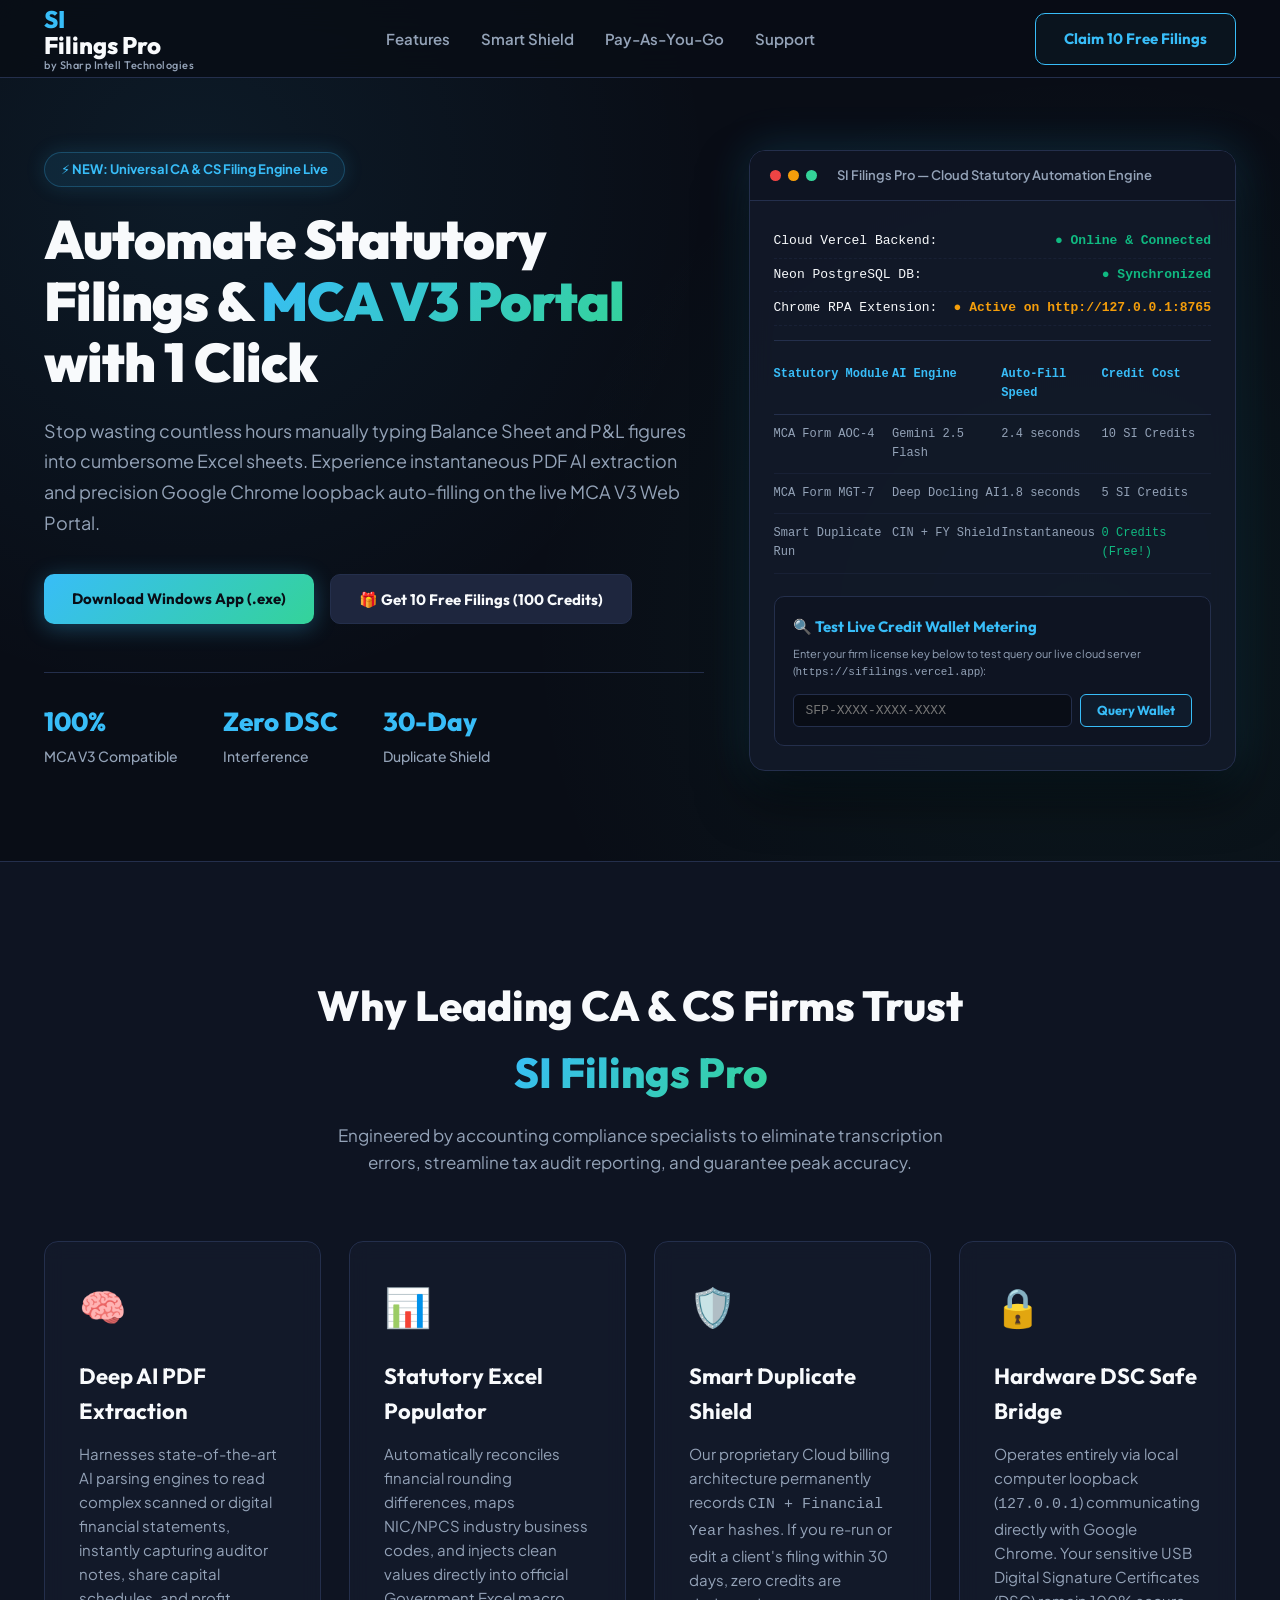
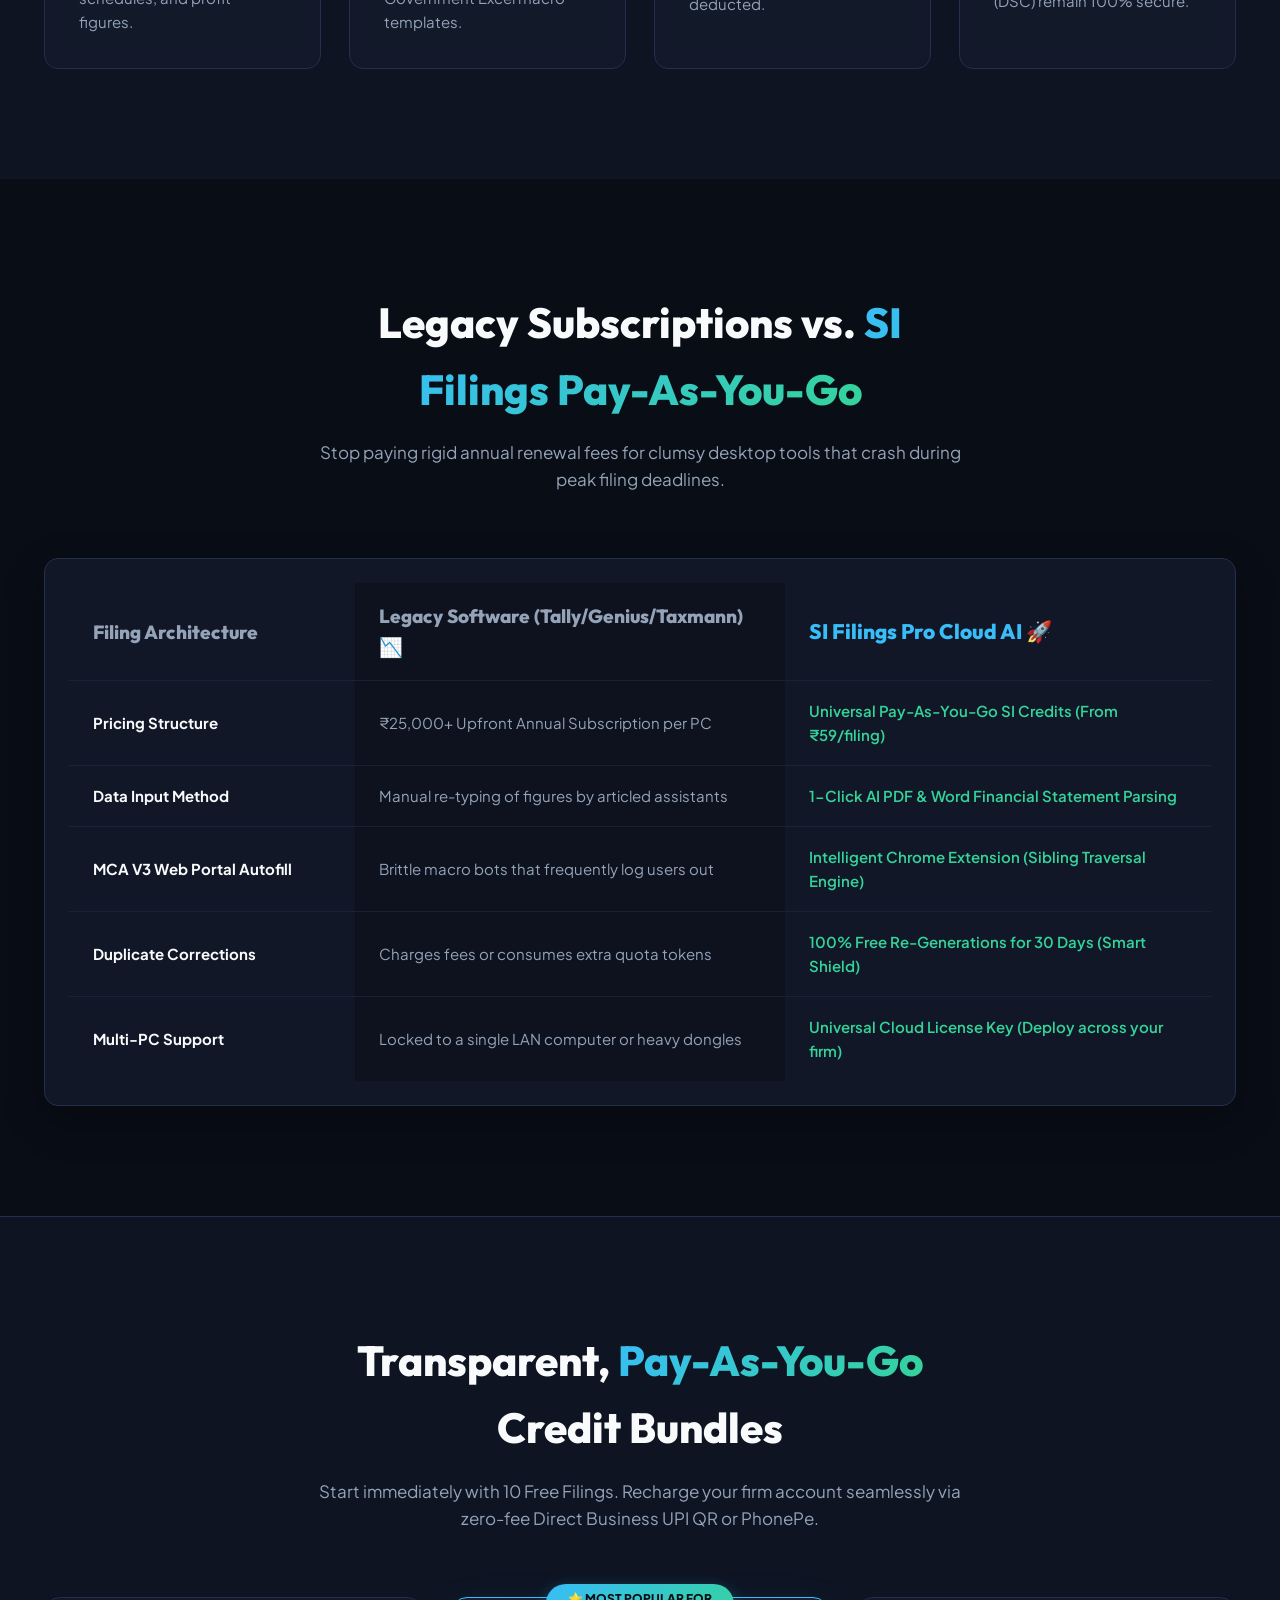
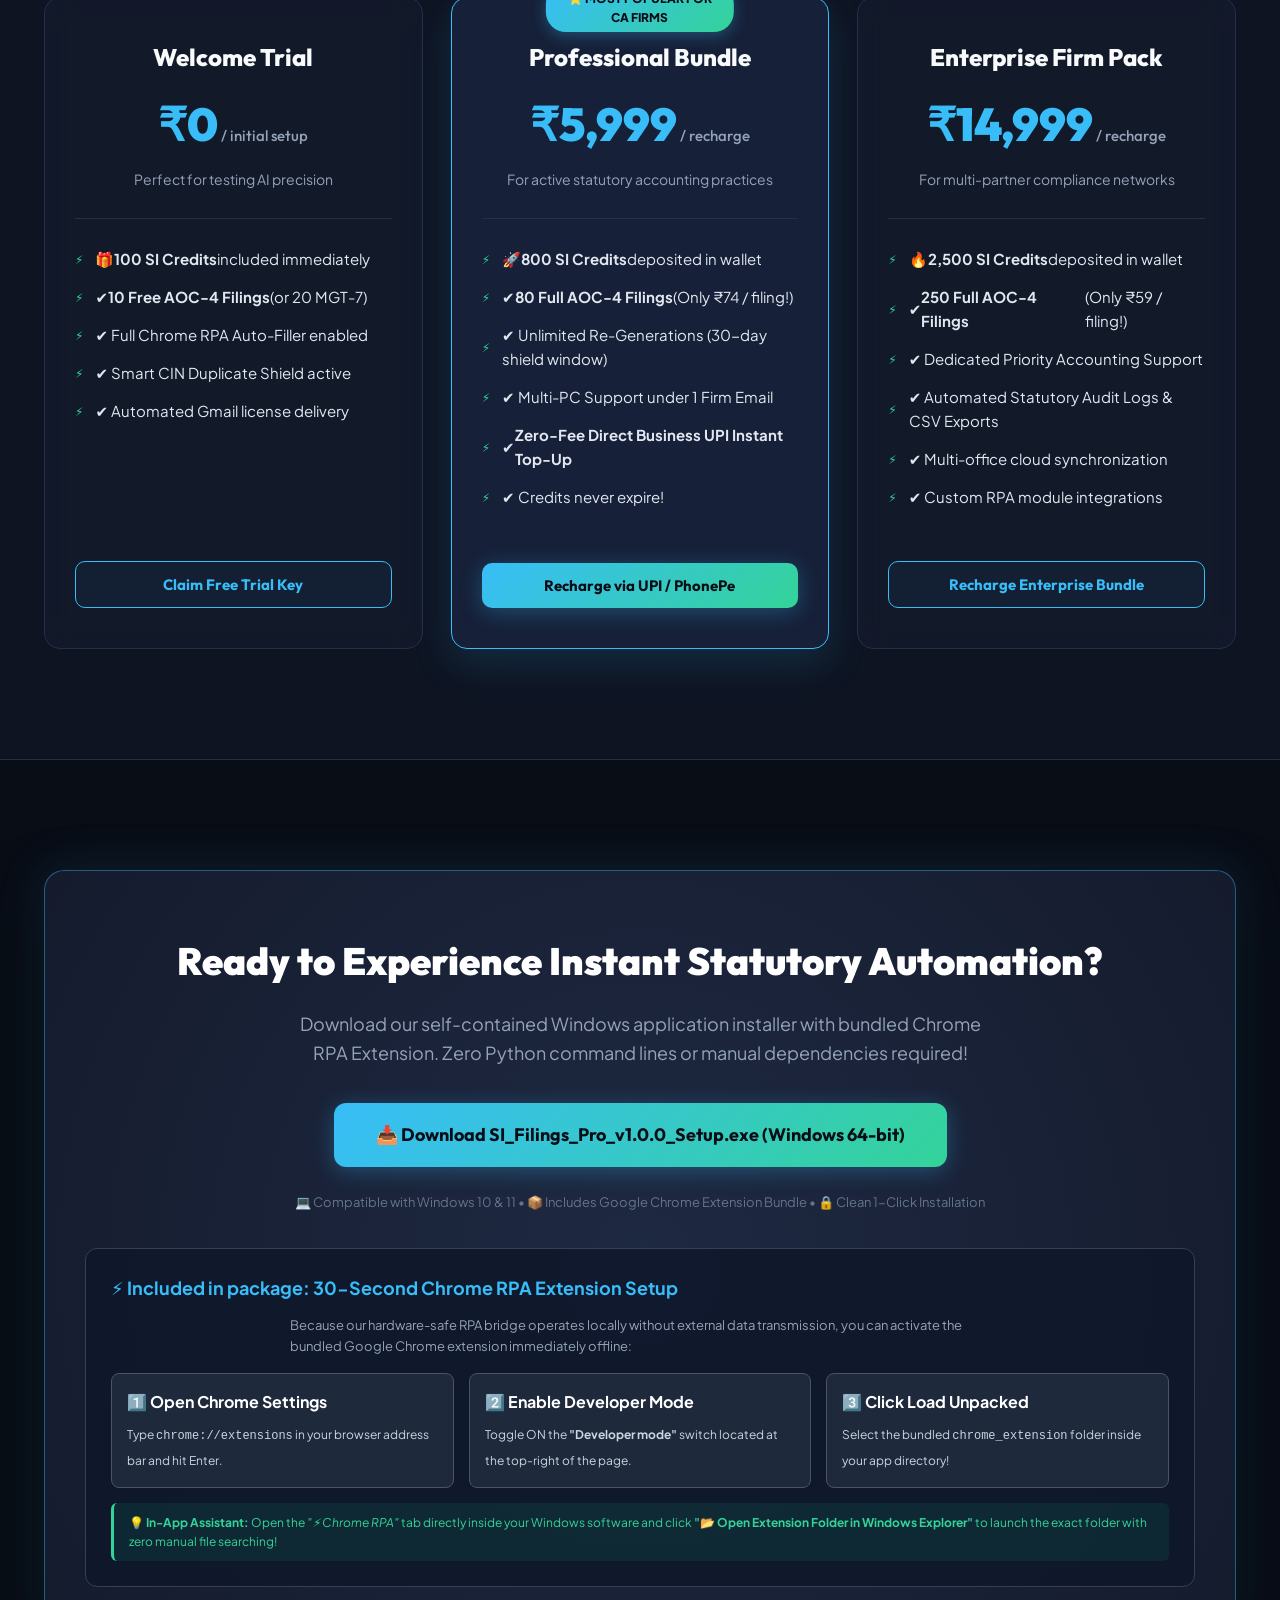
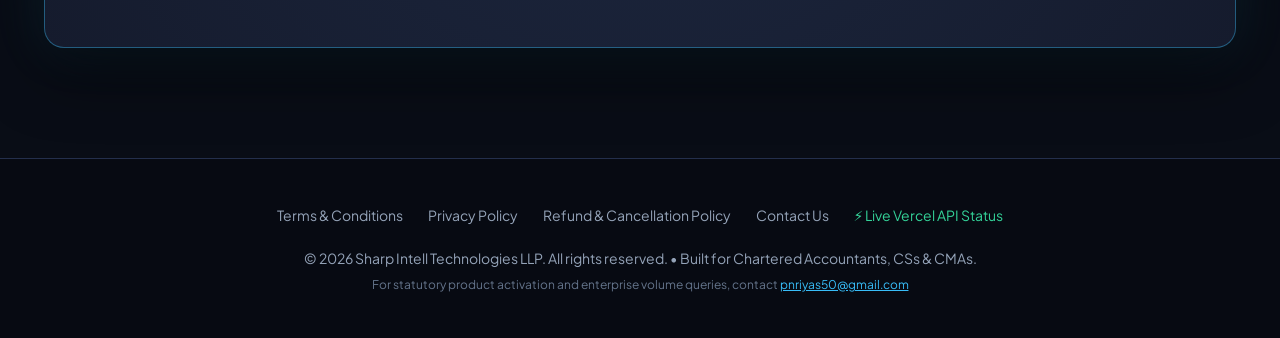
==== commit 43109efd: "Update all public support touchpoints and SMTP engine to official active email pnriyas50@gmail.com" ====
--- a/landing/index.html
+++ b/landing/index.html
@@ -396,7 +396,7 @@
                 <a href="https://sifilings.vercel.app/api/health" target="_blank" style="color: var(--secondary); text-decoration: none; font-size: 14px;">⚡ Live Vercel API Status</a>
             </div>
             <p>© 2026 Sharp Intell Technologies LLP. All rights reserved. • Built for Chartered Accountants, CSs & CMAs.</p>
-            <p style="color: #64748b; font-size: 12px; margin-top: 6px;">For statutory product activation and enterprise volume queries, contact <a href="mailto:support@sharpintell.com" style="color: var(--primary);">support@sharpintell.com</a></p>
+            <p style="color: #64748b; font-size: 12px; margin-top: 6px;">For statutory product activation and enterprise volume queries, contact <a href="mailto:pnriyas50@gmail.com" style="color: var(--primary);">pnriyas50@gmail.com</a></p>
         </div>
     </footer>
 
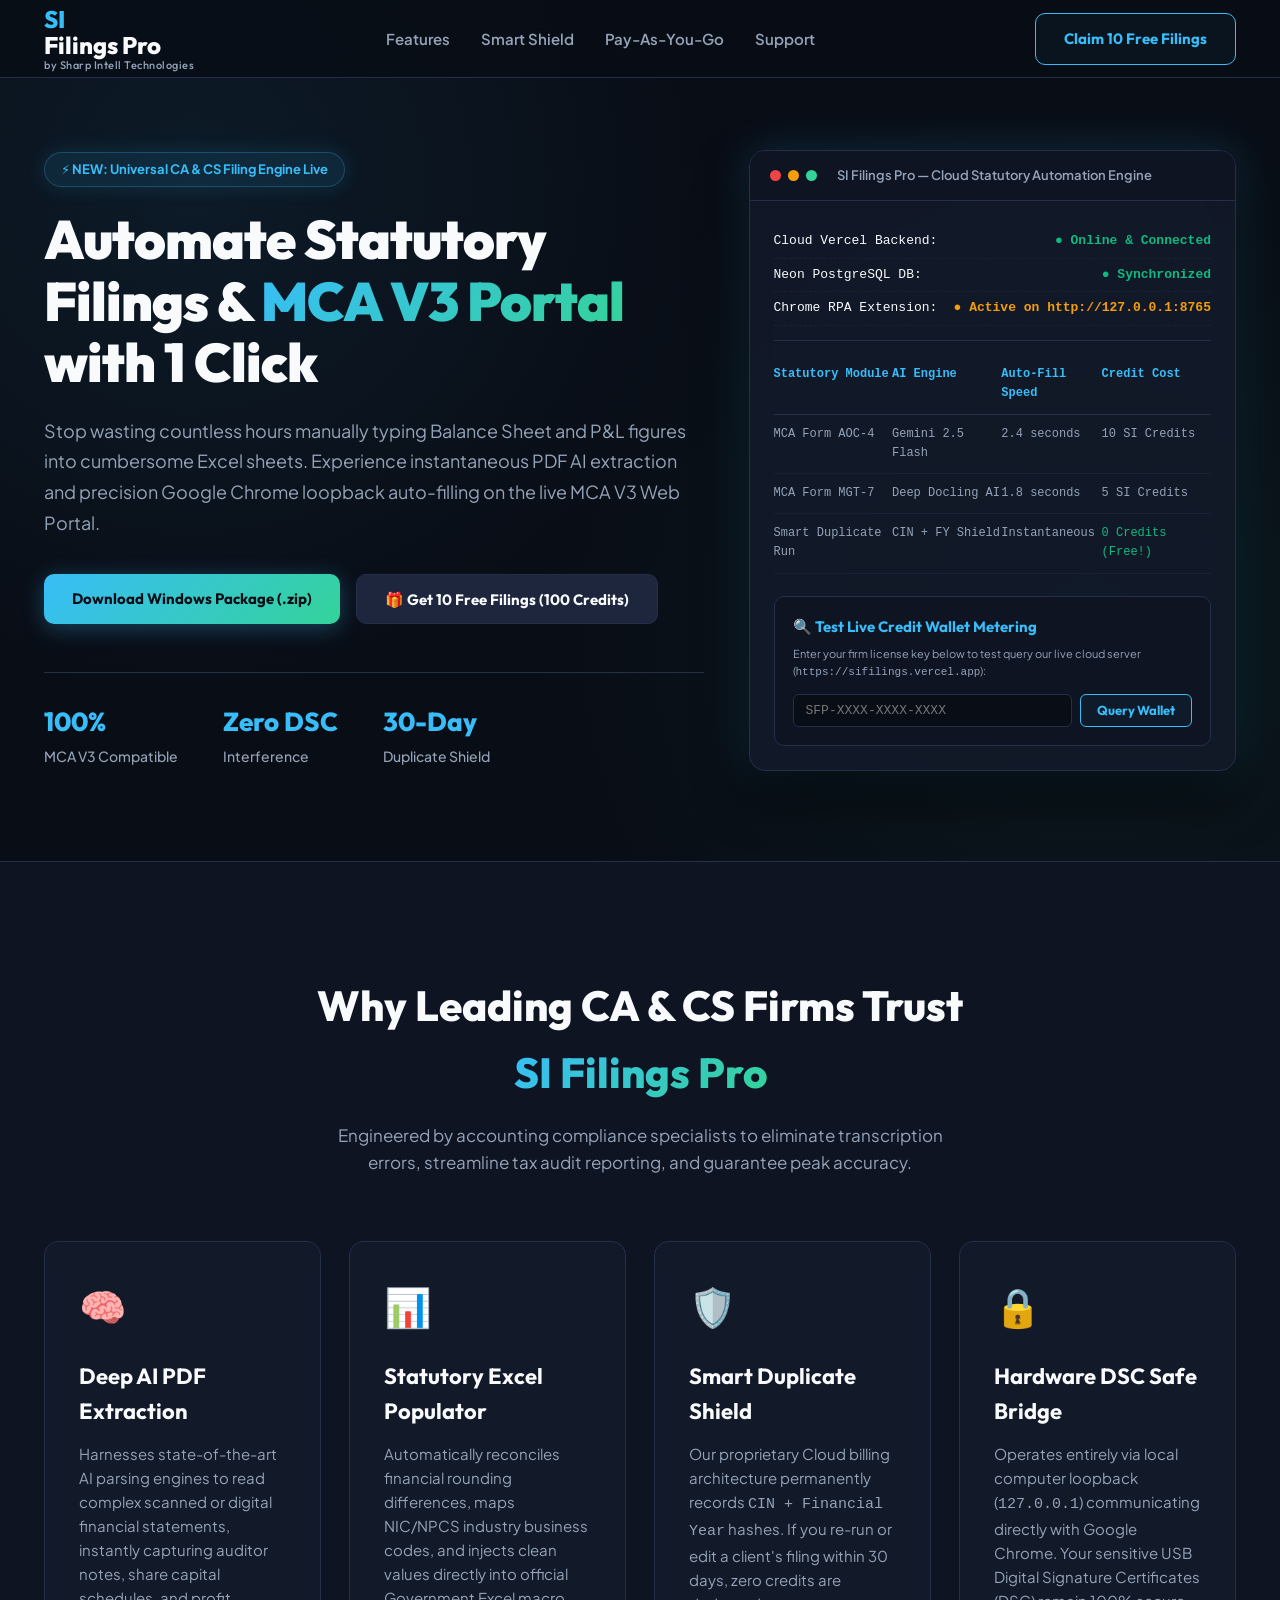
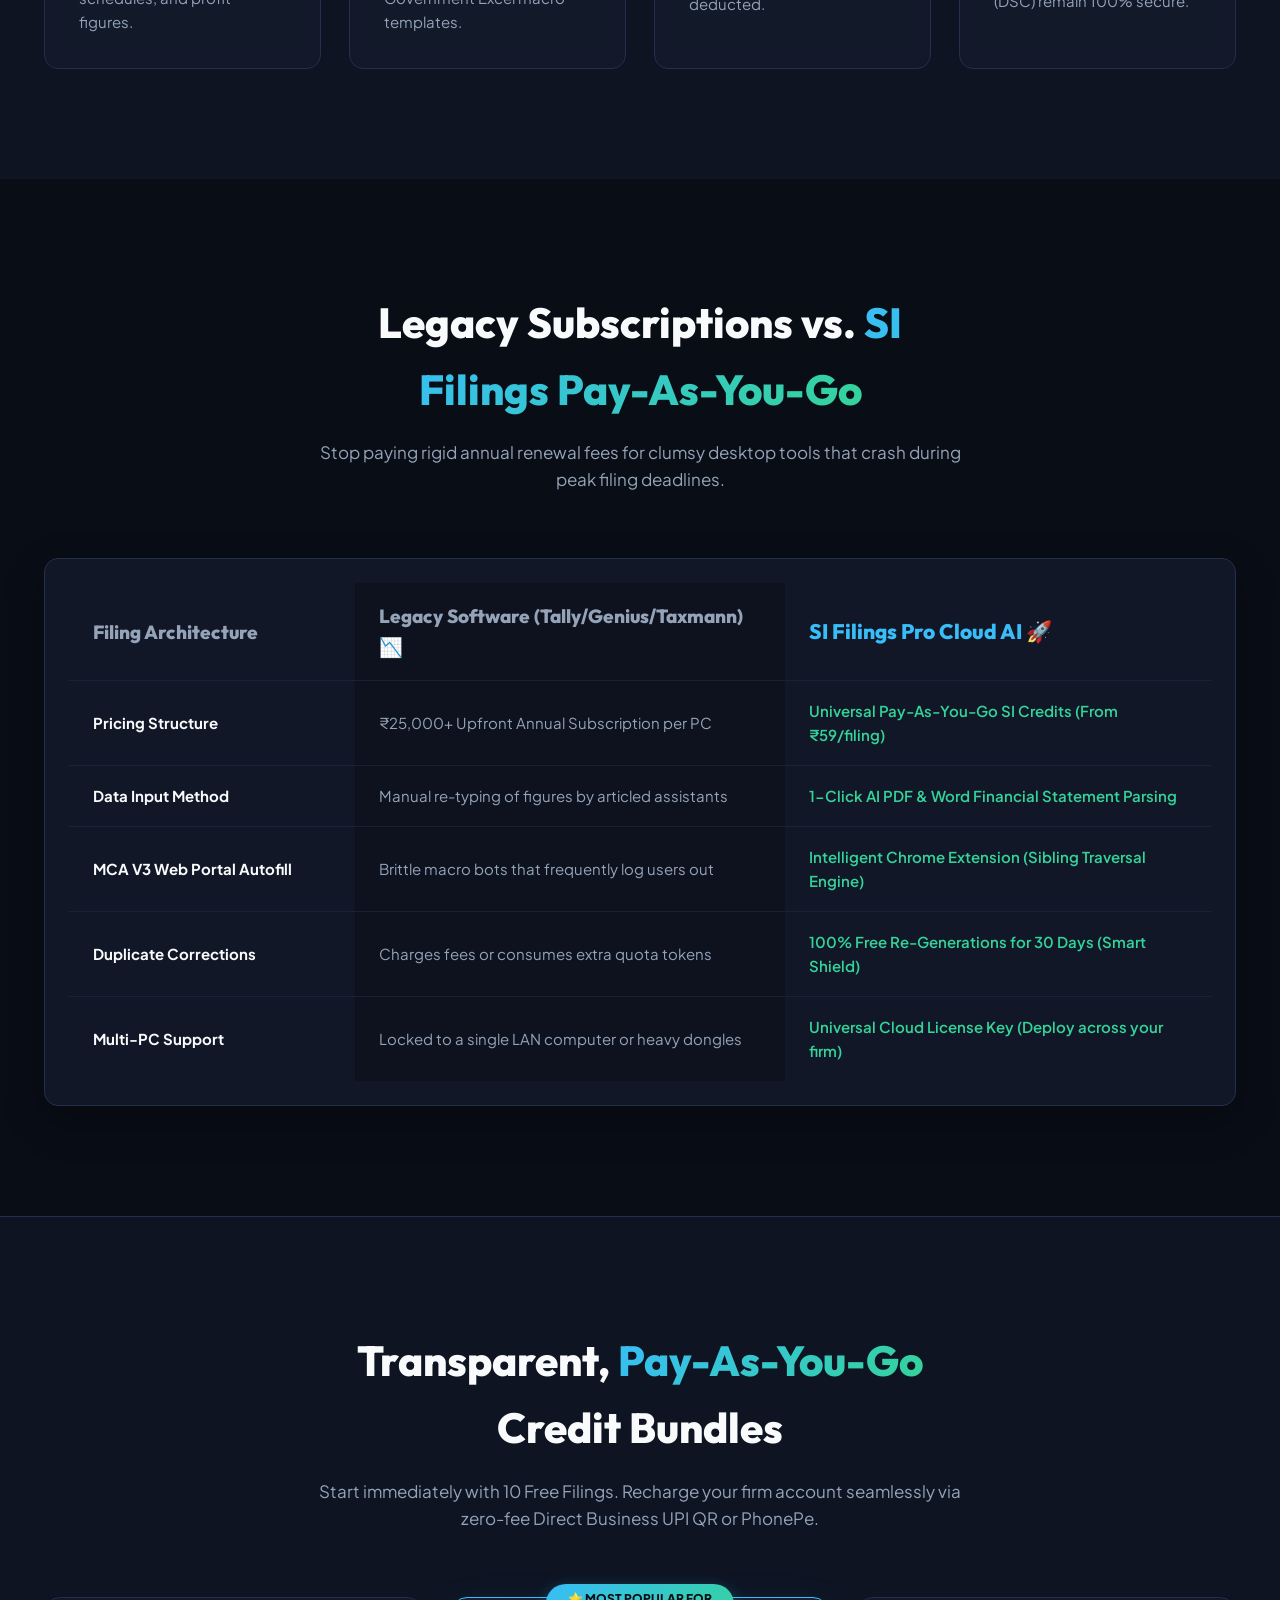
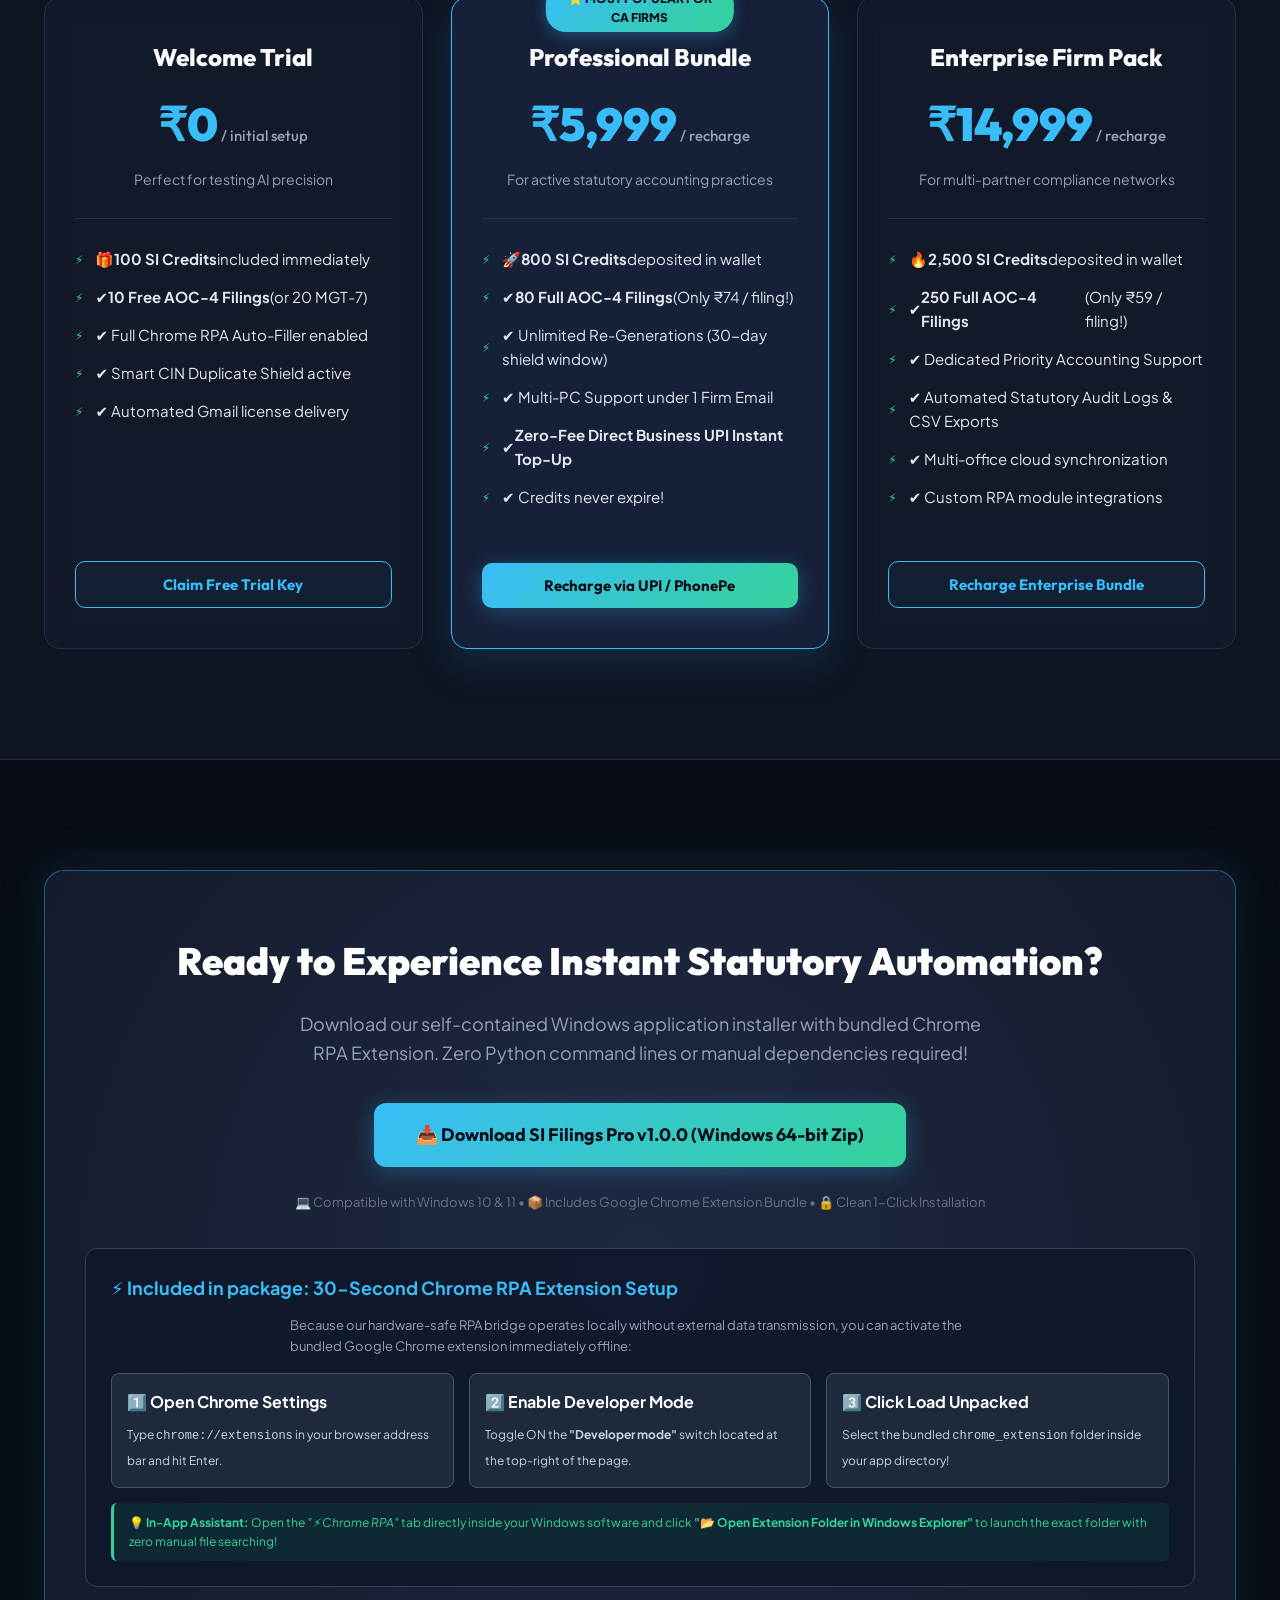
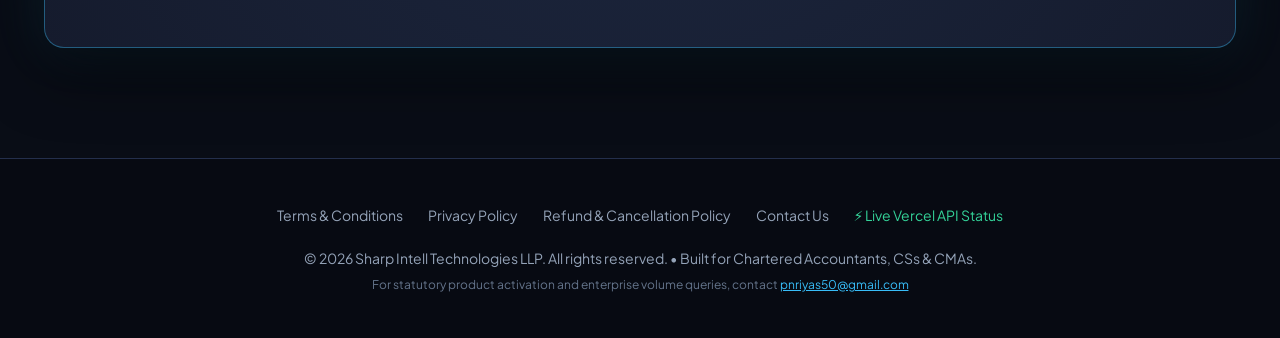
==== commit 40f64c0e: "Configure 1-click direct browser download link for SI_Filings_Pro.zip" ====
--- a/landing/index.html
+++ b/landing/index.html
@@ -78,7 +78,7 @@
                 <h1>Automate Statutory Filings & <span class="text-gradient">MCA V3 Portal</span> with 1 Click</h1>
                 <p class="hero-lead">Stop wasting countless hours manually typing Balance Sheet and P&L figures into cumbersome Excel sheets. Experience instantaneous PDF AI extraction and precision Google Chrome loopback auto-filling on the live MCA V3 Web Portal.</p>
                 <div class="hero-actions">
-                    <a href="#download-section" class="btn btn-primary">Download Windows App (.exe)</a>
+                    <a href="#download-section" class="btn btn-primary">Download Windows Package (.zip)</a>
                     <button class="btn btn-secondary" onclick="openFreeRegistration()">🎁 Get 10 Free Filings (100 Credits)</button>
                 </div>
                 <div class="hero-stats">
@@ -287,9 +287,8 @@
                     <h2>Ready to Experience Instant Statutory Automation?</h2>
                     <p>Download our self-contained Windows application installer with bundled Chrome RPA Extension. Zero Python command lines or manual dependencies required!</p>
                     <div class="dl-button-group">
-                        <!-- User can replace this href with their direct GitHub Release or Google Drive executable link -->
-                        <a href="https://github.com/Riyaspn/SI-Filings/releases/latest" target="_blank" class="btn btn-primary btn-dl-huge">
-                            📥 Download SI_Filings_Pro_v1.0.0_Setup.exe (Windows 64-bit)
+                        <a href="https://github.com/Riyaspn/SI-Filings/releases/latest/download/SI_Filings_Pro.zip" class="btn btn-primary btn-dl-huge">
+                            📥 Download SI Filings Pro v1.0.0 (Windows 64-bit Zip)
                         </a>
                     </div>
                     <div class="dl-meta">
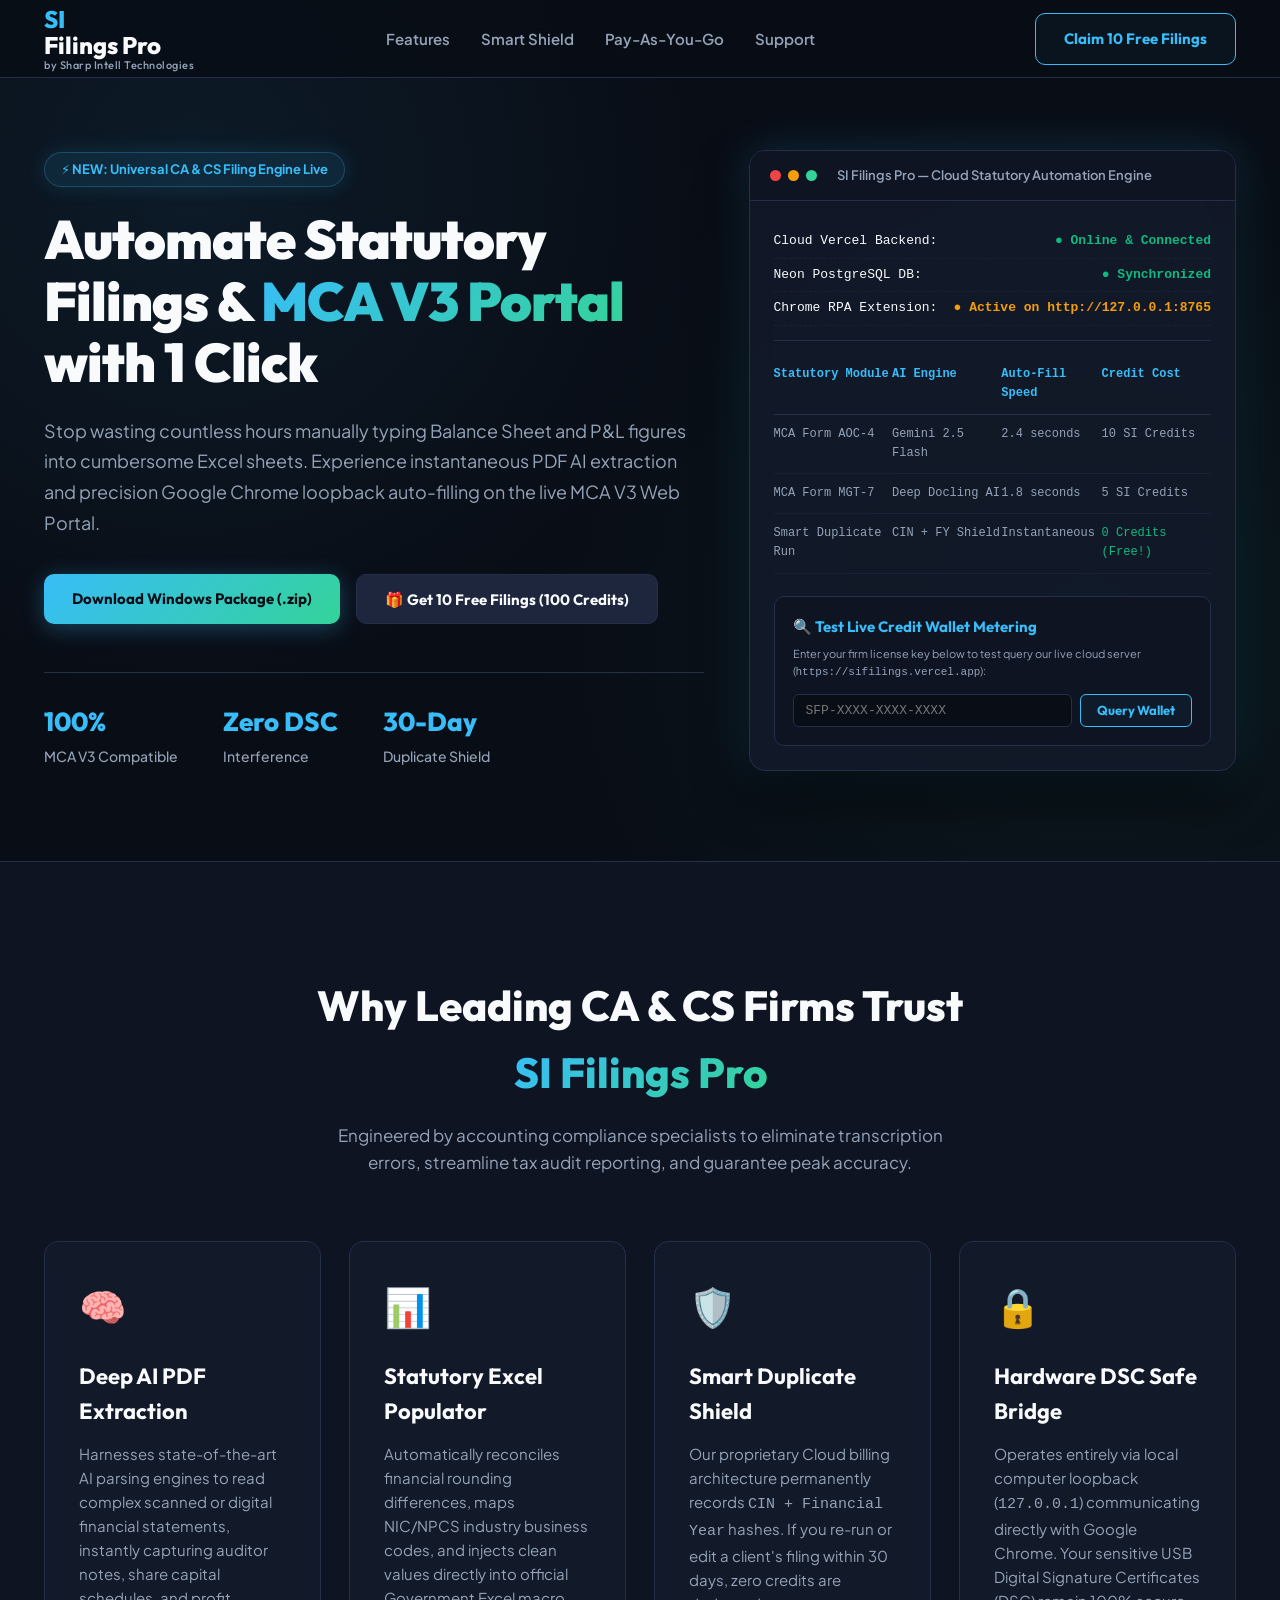
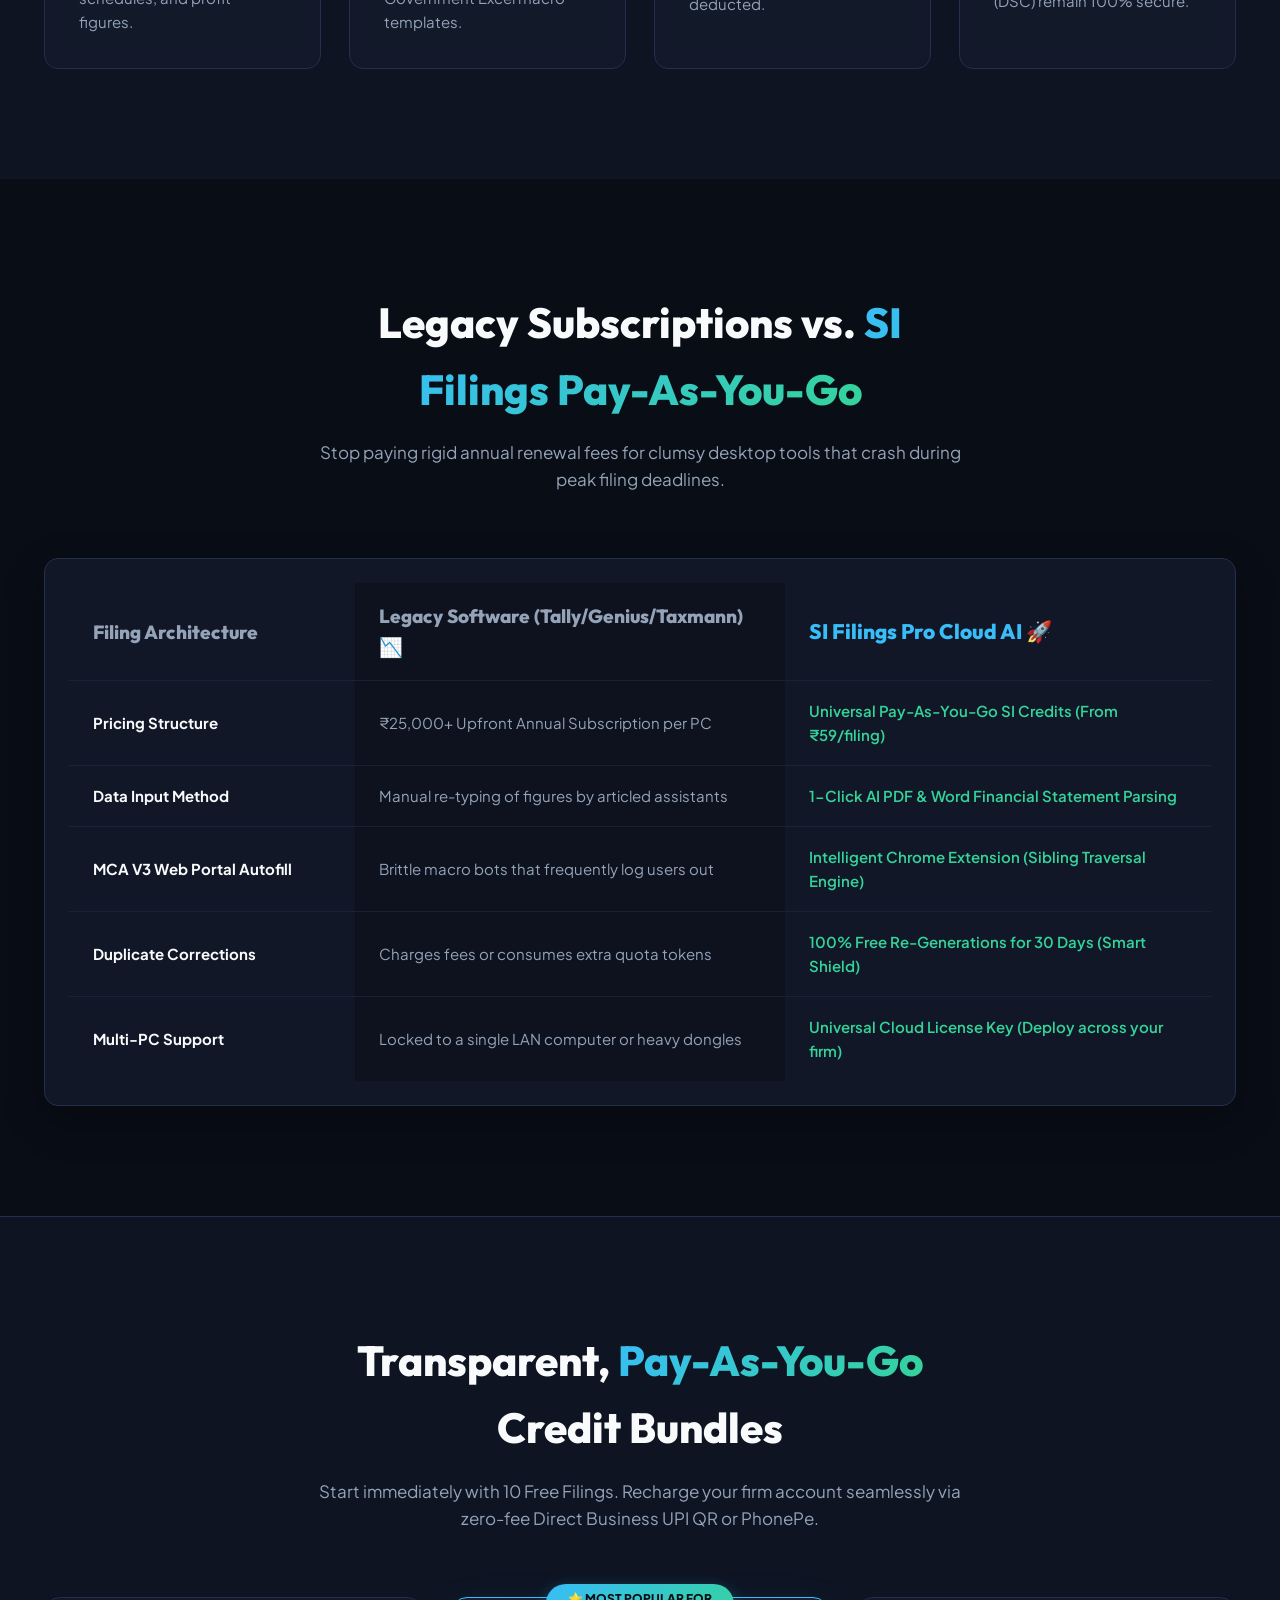
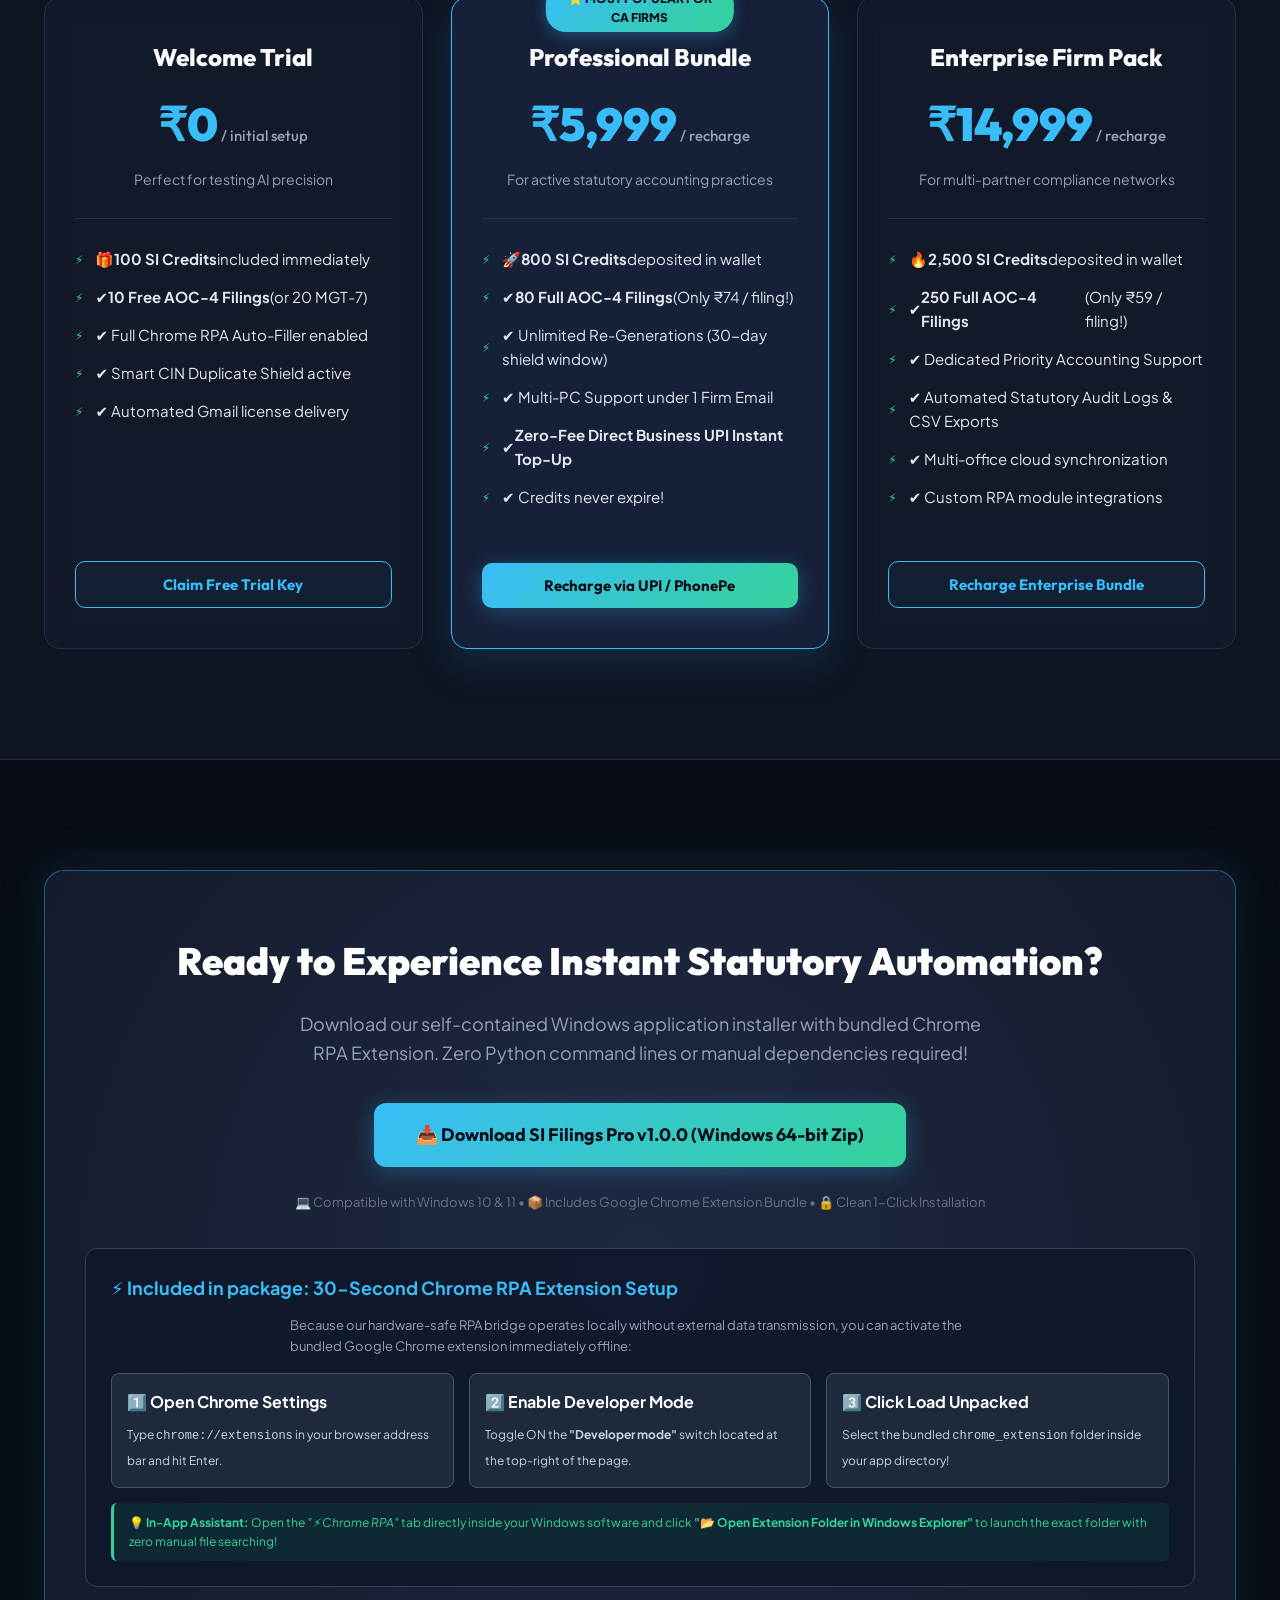
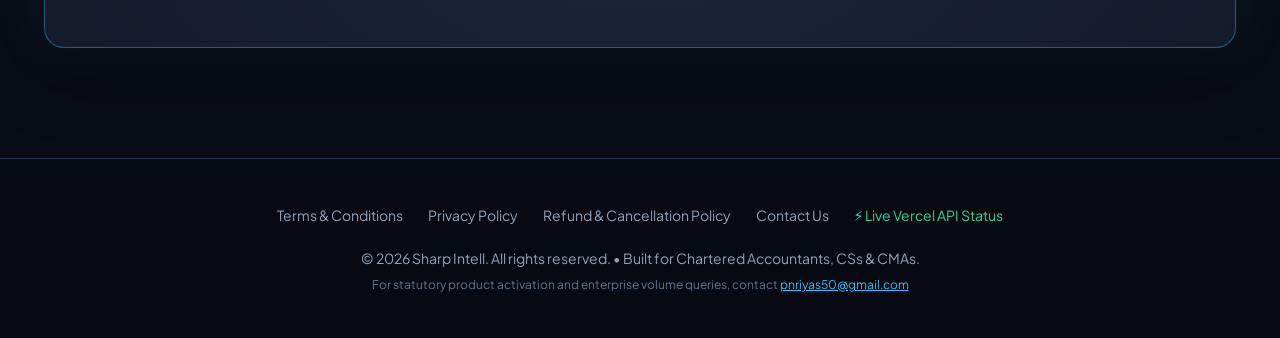
==== commit 61c0da48: "Configure 1-click direct browser download link for SI_Filings_Pro.zip" ====
--- a/landing/index.html
+++ b/landing/index.html
@@ -1,27 +1,32 @@
 <!DOCTYPE html>
 <html lang="en">
+
 <head>
     <meta charset="UTF-8">
     <meta name="viewport" content="width=device-width, initial-scale=1.0">
-    
+
     <!-- Primary Meta Tags -->
     <title>SI Filings Pro | AI Corporate & Statutory Filing Automation for CAs & CSs</title>
     <meta name="title" content="SI Filings Pro | AI Corporate & Statutory Filing Automation for CAs & CSs">
-    <meta name="description" content="The ultimate statutory automation software for Chartered Accountants, CSs, and CMAs. Instantly extract financial statements from PDFs using AI and auto-fill MCA V3 Portal (AOC-4, MGT-7) with 1 click.">
-    <meta name="keywords" content="MCA AOC-4 automation, MGT-7 auto-fill, CA filing software, Company Secretary tools, AI balance sheet extraction, MCA V3 auto filler, statutory compliance AI, SI Filings Pro, Sharp Intell Technologies">
+    <meta name="description"
+        content="The ultimate statutory automation software for Chartered Accountants, CSs, and CMAs. Instantly extract financial statements from PDFs using AI and auto-fill MCA V3 Portal (AOC-4, MGT-7) with 1 click.">
+    <meta name="keywords"
+        content="MCA AOC-4 automation, MGT-7 auto-fill, CA filing software, Company Secretary tools, AI balance sheet extraction, MCA V3 auto filler, statutory compliance AI, SI Filings Pro, Sharp Intell Technologies">
     <meta name="robots" content="index, follow">
-    
+
     <!-- Open Graph / Facebook -->
     <meta property="og:type" content="website">
     <meta property="og:url" content="https://si-filings.pages.dev/">
     <meta property="og:title" content="SI Filings Pro | AI Corporate & Statutory Filing Automation for CAs & CSs">
-    <meta property="og:description" content="Revolutionary statutory automation software. 1-Click AI extraction from financial PDFs and automated MCA V3 Web Portal filling without touching USB DSC tokens.">
-    
+    <meta property="og:description"
+        content="Revolutionary statutory automation software. 1-Click AI extraction from financial PDFs and automated MCA V3 Web Portal filling without touching USB DSC tokens.">
+
     <!-- Twitter -->
     <meta property="twitter:card" content="summary_large_image">
     <meta property="twitter:url" content="https://si-filings.pages.dev/">
     <meta property="twitter:title" content="SI Filings Pro | AI Corporate & Statutory Filing Automation for CAs & CSs">
-    <meta property="twitter:description" content="Revolutionary statutory automation software for CAs and CSs. Claim 10 Free Filings now!">
+    <meta property="twitter:description"
+        content="Revolutionary statutory automation software for CAs and CSs. Claim 10 Free Filings now!">
 
     <!-- JSON-LD Structured Data for AI & Search Engines -->
     <script type="application/ld+json">
@@ -48,8 +53,11 @@
     <link rel="stylesheet" href="style.css">
     <link rel="preconnect" href="https://fonts.googleapis.com">
     <link rel="preconnect" href="https://fonts.gstatic.com" crossorigin>
-    <link href="https://fonts.googleapis.com/css2?family=Outfit:wght@300;400;600;700;800;900&family=Plus+Jakarta+Sans:wght@300;400;500;600;700&display=swap" rel="stylesheet">
+    <link
+        href="https://fonts.googleapis.com/css2?family=Outfit:wght@300;400;600;700;800;900&family=Plus+Jakarta+Sans:wght@300;400;500;600;700&display=swap"
+        rel="stylesheet">
 </head>
+
 <body>
     <!-- Navigation Bar -->
     <header class="navbar">
@@ -76,10 +84,13 @@
             <div class="hero-content">
                 <span class="badge">⚡ NEW: Universal CA & CS Filing Engine Live</span>
                 <h1>Automate Statutory Filings & <span class="text-gradient">MCA V3 Portal</span> with 1 Click</h1>
-                <p class="hero-lead">Stop wasting countless hours manually typing Balance Sheet and P&L figures into cumbersome Excel sheets. Experience instantaneous PDF AI extraction and precision Google Chrome loopback auto-filling on the live MCA V3 Web Portal.</p>
+                <p class="hero-lead">Stop wasting countless hours manually typing Balance Sheet and P&L figures into
+                    cumbersome Excel sheets. Experience instantaneous PDF AI extraction and precision Google Chrome
+                    loopback auto-filling on the live MCA V3 Web Portal.</p>
                 <div class="hero-actions">
                     <a href="#download-section" class="btn btn-primary">Download Windows Package (.zip)</a>
-                    <button class="btn btn-secondary" onclick="openFreeRegistration()">🎁 Get 10 Free Filings (100 Credits)</button>
+                    <button class="btn btn-secondary" onclick="openFreeRegistration()">🎁 Get 10 Free Filings (100
+                        Credits)</button>
                 </div>
                 <div class="hero-stats">
                     <div class="stat-item"><strong>100%</strong> <span>MCA V3 Compatible</span></div>
@@ -92,37 +103,45 @@
             <div class="hero-visual">
                 <div class="app-mockup">
                     <div class="mockup-header">
-                        <div class="dots"><span class="dot red"></span><span class="dot yellow"></span><span class="dot green"></span></div>
+                        <div class="dots"><span class="dot red"></span><span class="dot yellow"></span><span
+                                class="dot green"></span></div>
                         <div class="mockup-title">SI Filings Pro — Cloud Statutory Automation Engine</div>
                     </div>
                     <div class="mockup-body">
                         <div class="status-row-bar">
-                            <span>Cloud Vercel Backend:</span> <strong class="text-emerald">● Online & Connected</strong>
+                            <span>Cloud Vercel Backend:</span> <strong class="text-emerald">● Online &
+                                Connected</strong>
                         </div>
                         <div class="status-row-bar">
                             <span>Neon PostgreSQL DB:</span> <strong class="text-emerald">● Synchronized</strong>
                         </div>
                         <div class="status-row-bar">
-                            <span>Chrome RPA Extension:</span> <strong class="text-amber">● Active on http://127.0.0.1:8765</strong>
+                            <span>Chrome RPA Extension:</span> <strong class="text-amber">● Active on
+                                http://127.0.0.1:8765</strong>
                         </div>
                         <hr class="divider">
                         <div class="mockup-row header-row">
-                            <span>Statutory Module</span><span>AI Engine</span><span>Auto-Fill Speed</span><span>Credit Cost</span>
+                            <span>Statutory Module</span><span>AI Engine</span><span>Auto-Fill Speed</span><span>Credit
+                                Cost</span>
                         </div>
                         <div class="mockup-row">
-                            <span>MCA Form AOC-4</span><span>Gemini 2.5 Flash</span><span>2.4 seconds</span><span>10 SI Credits</span>
+                            <span>MCA Form AOC-4</span><span>Gemini 2.5 Flash</span><span>2.4 seconds</span><span>10 SI
+                                Credits</span>
                         </div>
                         <div class="mockup-row">
-                            <span>MCA Form MGT-7</span><span>Deep Docling AI</span><span>1.8 seconds</span><span>5 SI Credits</span>
+                            <span>MCA Form MGT-7</span><span>Deep Docling AI</span><span>1.8 seconds</span><span>5 SI
+                                Credits</span>
                         </div>
                         <div class="mockup-row">
-                            <span>Smart Duplicate Run</span><span>CIN + FY Shield</span><span>Instantaneous</span><span class="text-emerald">0 Credits (Free!)</span>
+                            <span>Smart Duplicate Run</span><span>CIN + FY Shield</span><span>Instantaneous</span><span
+                                class="text-emerald">0 Credits (Free!)</span>
                         </div>
 
                         <!-- Interactive Wallet Check Widget -->
                         <div class="wallet-check-box">
                             <div class="wallet-title">🔍 Test Live Credit Wallet Metering</div>
-                            <p>Enter your firm license key below to test query our live cloud server (<code>https://sifilings.vercel.app</code>):</p>
+                            <p>Enter your firm license key below to test query our live cloud server
+                                (<code>https://sifilings.vercel.app</code>):</p>
                             <div class="wallet-input-wrap">
                                 <input type="text" id="testLicenseKey" placeholder="SFP-XXXX-XXXX-XXXX" maxlength="19">
                                 <button class="btn btn-sm btn-outline" onclick="checkLiveWallet()">Query Wallet</button>
@@ -140,28 +159,34 @@
         <div class="container">
             <div class="section-header">
                 <h2>Why Leading CA & CS Firms Trust <span class="text-gradient">SI Filings Pro</span></h2>
-                <p>Engineered by accounting compliance specialists to eliminate transcription errors, streamline tax audit reporting, and guarantee peak accuracy.</p>
+                <p>Engineered by accounting compliance specialists to eliminate transcription errors, streamline tax
+                    audit reporting, and guarantee peak accuracy.</p>
             </div>
             <div class="features-grid">
                 <div class="feature-card">
                     <div class="icon">🧠</div>
                     <h3>Deep AI PDF Extraction</h3>
-                    <p>Harnesses state-of-the-art AI parsing engines to read complex scanned or digital financial statements, instantly capturing auditor notes, share capital schedules, and profit figures.</p>
+                    <p>Harnesses state-of-the-art AI parsing engines to read complex scanned or digital financial
+                        statements, instantly capturing auditor notes, share capital schedules, and profit figures.</p>
                 </div>
                 <div class="feature-card">
                     <div class="icon">📊</div>
                     <h3>Statutory Excel Populator</h3>
-                    <p>Automatically reconciles financial rounding differences, maps NIC/NPCS industry business codes, and injects clean values directly into official Government Excel macro templates.</p>
+                    <p>Automatically reconciles financial rounding differences, maps NIC/NPCS industry business codes,
+                        and injects clean values directly into official Government Excel macro templates.</p>
                 </div>
                 <div class="feature-card">
                     <div class="icon">🛡️</div>
                     <h3>Smart Duplicate Shield</h3>
-                    <p>Our proprietary Cloud billing architecture permanently records <code>CIN + Financial Year</code> hashes. If you re-run or edit a client's filing within 30 days, zero credits are deducted.</p>
+                    <p>Our proprietary Cloud billing architecture permanently records <code>CIN + Financial Year</code>
+                        hashes. If you re-run or edit a client's filing within 30 days, zero credits are deducted.</p>
                 </div>
                 <div class="feature-card">
                     <div class="icon">🔒</div>
                     <h3>Hardware DSC Safe Bridge</h3>
-                    <p>Operates entirely via local computer loopback (<code>127.0.0.1</code>) communicating directly with Google Chrome. Your sensitive USB Digital Signature Certificates (DSC) remain 100% secure.</p>
+                    <p>Operates entirely via local computer loopback (<code>127.0.0.1</code>) communicating directly
+                        with Google Chrome. Your sensitive USB Digital Signature Certificates (DSC) remain 100% secure.
+                    </p>
                 </div>
             </div>
         </div>
@@ -172,9 +197,10 @@
         <div class="container">
             <div class="section-header">
                 <h2>Legacy Subscriptions vs. <span class="text-gradient">SI Filings Pay-As-You-Go</span></h2>
-                <p>Stop paying rigid annual renewal fees for clumsy desktop tools that crash during peak filing deadlines.</p>
-            </div>
-            
+                <p>Stop paying rigid annual renewal fees for clumsy desktop tools that crash during peak filing
+                    deadlines.</p>
+            </div>
+
             <div class="comparison-table-wrapper">
                 <table class="comparison-table">
                     <thead>
@@ -221,9 +247,10 @@
         <div class="container">
             <div class="section-header">
                 <h2>Transparent, <span class="text-gradient">Pay-As-You-Go</span> Credit Bundles</h2>
-                <p>Start immediately with 10 Free Filings. Recharge your firm account seamlessly via zero-fee Direct Business UPI QR or PhonePe.</p>
-            </div>
-            
+                <p>Start immediately with 10 Free Filings. Recharge your firm account seamlessly via zero-fee Direct
+                    Business UPI QR or PhonePe.</p>
+            </div>
+
             <div class="pricing-grid">
                 <!-- Free Plan -->
                 <div class="price-card">
@@ -238,7 +265,8 @@
                         <li>✔ Smart CIN Duplicate Shield active</li>
                         <li>✔ Automated Gmail license delivery</li>
                     </ul>
-                    <button class="btn btn-outline btn-full" onclick="openFreeRegistration()">Claim Free Trial Key</button>
+                    <button class="btn btn-outline btn-full" onclick="openFreeRegistration()">Claim Free Trial
+                        Key</button>
                 </div>
 
                 <!-- Professional Plan (Highlighted) -->
@@ -256,7 +284,8 @@
                         <li>✔ <strong>Zero-Fee Direct Business UPI Instant Top-Up</strong></li>
                         <li>✔ Credits never expire!</li>
                     </ul>
-                    <button class="btn btn-primary btn-full" onclick="openRechargeModal('Pro Bundle', 5999)">Recharge via UPI / PhonePe</button>
+                    <button class="btn btn-primary btn-full" onclick="openRechargeModal('Pro Bundle', 5999)">Recharge
+                        via UPI / PhonePe</button>
                 </div>
 
                 <!-- Enterprise Plan -->
@@ -273,7 +302,8 @@
                         <li>✔ Multi-office cloud synchronization</li>
                         <li>✔ Custom RPA module integrations</li>
                     </ul>
-                    <button class="btn btn-outline btn-full" onclick="openRechargeModal('Enterprise Bundle', 14999)">Recharge Enterprise Bundle</button>
+                    <button class="btn btn-outline btn-full"
+                        onclick="openRechargeModal('Enterprise Bundle', 14999)">Recharge Enterprise Bundle</button>
                 </div>
             </div>
         </div>
@@ -285,36 +315,56 @@
             <div class="download-card">
                 <div class="dl-text">
                     <h2>Ready to Experience Instant Statutory Automation?</h2>
-                    <p>Download our self-contained Windows application installer with bundled Chrome RPA Extension. Zero Python command lines or manual dependencies required!</p>
+                    <p>Download our self-contained Windows application installer with bundled Chrome RPA Extension. Zero
+                        Python command lines or manual dependencies required!</p>
                     <div class="dl-button-group">
-                        <a href="https://github.com/Riyaspn/SI-Filings/releases/latest/download/SI_Filings_Pro.zip" class="btn btn-primary btn-dl-huge">
+                        <a href="https://github.com/Riyaspn/SI-Filings/releases/latest/download/SI_Filings_Pro.zip"
+                            class="btn btn-primary btn-dl-huge">
                             📥 Download SI Filings Pro v1.0.0 (Windows 64-bit Zip)
                         </a>
                     </div>
                     <div class="dl-meta">
-                        <span>💻 Compatible with Windows 10 & 11</span> • <span>📦 Includes Google Chrome Extension Bundle</span> • <span>🔒 Clean 1-Click Installation</span>
+                        <span>💻 Compatible with Windows 10 & 11</span> • <span>📦 Includes Google Chrome Extension
+                            Bundle</span> • <span>🔒 Clean 1-Click Installation</span>
                     </div>
 
                     <!-- 30-Second Chrome RPA Extension Onboarding Guide -->
-                    <div class="extension-guide-box" style="margin-top: 35px; padding: 25px; background: rgba(15, 23, 42, 0.85); border: 1px solid #334155; border-radius: 12px; text-align: left;">
-                        <h3 style="color: var(--primary); font-size: 18px; margin-bottom: 12px;">⚡ Included in package: 30-Second Chrome RPA Extension Setup</h3>
-                        <p style="font-size: 13px; color: var(--text-muted); margin-bottom: 16px;">Because our hardware-safe RPA bridge operates locally without external data transmission, you can activate the bundled Google Chrome extension immediately offline:</p>
-                        <div style="display: grid; grid-template-columns: repeat(auto-fit, minmax(220px, 1fr)); gap: 15px;">
-                            <div style="background: #1e293b; padding: 15px; border-radius: 8px; border: 1px solid #475569;">
-                                <strong style="color: #fff; display: block; margin-bottom: 6px;">1️⃣ Open Chrome Settings</strong>
-                                <span style="font-size: 12px; color: #cbd5e1;">Type <code>chrome://extensions</code> in your browser address bar and hit Enter.</span>
+                    <div class="extension-guide-box"
+                        style="margin-top: 35px; padding: 25px; background: rgba(15, 23, 42, 0.85); border: 1px solid #334155; border-radius: 12px; text-align: left;">
+                        <h3 style="color: var(--primary); font-size: 18px; margin-bottom: 12px;">⚡ Included in package:
+                            30-Second Chrome RPA Extension Setup</h3>
+                        <p style="font-size: 13px; color: var(--text-muted); margin-bottom: 16px;">Because our
+                            hardware-safe RPA bridge operates locally without external data transmission, you can
+                            activate the bundled Google Chrome extension immediately offline:</p>
+                        <div
+                            style="display: grid; grid-template-columns: repeat(auto-fit, minmax(220px, 1fr)); gap: 15px;">
+                            <div
+                                style="background: #1e293b; padding: 15px; border-radius: 8px; border: 1px solid #475569;">
+                                <strong style="color: #fff; display: block; margin-bottom: 6px;">1️⃣ Open Chrome
+                                    Settings</strong>
+                                <span style="font-size: 12px; color: #cbd5e1;">Type <code>chrome://extensions</code> in
+                                    your browser address bar and hit Enter.</span>
                             </div>
-                            <div style="background: #1e293b; padding: 15px; border-radius: 8px; border: 1px solid #475569;">
-                                <strong style="color: #fff; display: block; margin-bottom: 6px;">2️⃣ Enable Developer Mode</strong>
-                                <span style="font-size: 12px; color: #cbd5e1;">Toggle ON the <strong>"Developer mode"</strong> switch located at the top-right of the page.</span>
+                            <div
+                                style="background: #1e293b; padding: 15px; border-radius: 8px; border: 1px solid #475569;">
+                                <strong style="color: #fff; display: block; margin-bottom: 6px;">2️⃣ Enable Developer
+                                    Mode</strong>
+                                <span style="font-size: 12px; color: #cbd5e1;">Toggle ON the <strong>"Developer
+                                        mode"</strong> switch located at the top-right of the page.</span>
                             </div>
-                            <div style="background: #1e293b; padding: 15px; border-radius: 8px; border: 1px solid #475569;">
-                                <strong style="color: #fff; display: block; margin-bottom: 6px;">3️⃣ Click Load Unpacked</strong>
-                                <span style="font-size: 12px; color: #cbd5e1;">Select the bundled <code>chrome_extension</code> folder inside your app directory!</span>
+                            <div
+                                style="background: #1e293b; padding: 15px; border-radius: 8px; border: 1px solid #475569;">
+                                <strong style="color: #fff; display: block; margin-bottom: 6px;">3️⃣ Click Load
+                                    Unpacked</strong>
+                                <span style="font-size: 12px; color: #cbd5e1;">Select the bundled
+                                    <code>chrome_extension</code> folder inside your app directory!</span>
                             </div>
                         </div>
-                        <div style="margin-top: 15px; font-size: 12px; color: var(--secondary); background: rgba(16, 185, 129, 0.1); padding: 10px 15px; border-radius: 6px; border-left: 3px solid var(--secondary);">
-                            💡 <strong>In-App Assistant:</strong> Open the <em>"⚡ Chrome RPA"</em> tab directly inside your Windows software and click <strong>"📂 Open Extension Folder in Windows Explorer"</strong> to launch the exact folder with zero manual file searching!
+                        <div
+                            style="margin-top: 15px; font-size: 12px; color: var(--secondary); background: rgba(16, 185, 129, 0.1); padding: 10px 15px; border-radius: 6px; border-left: 3px solid var(--secondary);">
+                            💡 <strong>In-App Assistant:</strong> Open the <em>"⚡ Chrome RPA"</em> tab directly inside
+                            your Windows software and click <strong>"📂 Open Extension Folder in Windows
+                                Explorer"</strong> to launch the exact folder with zero manual file searching!
                         </div>
                     </div>
                 </div>
@@ -327,7 +377,8 @@
         <div class="modal-content">
             <span class="close-btn" onclick="closeRegisterModal()">&times;</span>
             <h2 id="reg-modal-title">🎁 Activate Your Firm Account</h2>
-            <p id="reg-modal-sub">Register below to generate your professional license key with <strong>100 Free Trial Credits</strong> in our Vercel cloud database!</p>
+            <p id="reg-modal-sub">Register below to generate your professional license key with <strong>100 Free Trial
+                    Credits</strong> in our Vercel cloud database!</p>
             <form id="firm-reg-form" onsubmit="handleFirmRegistration(event)">
                 <label for="reg-firm-name">CA / CS Firm Name or Practice Title *</label>
                 <input type="text" id="reg-firm-name" placeholder="e.g., Riyas & Associates CAs" required>
@@ -336,7 +387,8 @@
                 <input type="email" id="reg-email" placeholder="e.g., info@riyasca.com" required>
                 <span class="form-help">Your license key will be activated instantly and sent to this email.</span>
 
-                <button type="submit" id="reg-submit-btn" class="btn btn-primary btn-full">⚡ Generate License Key & Deposit 100 Credits</button>
+                <button type="submit" id="reg-submit-btn" class="btn btn-primary btn-full">⚡ Generate License Key &
+                    Deposit 100 Credits</button>
             </form>
 
             <!-- Celebratory Result Display -->
@@ -348,8 +400,10 @@
                     <span id="display-license-key">SFP-XXXX-XXXX-XXXX</span>
                     <button class="btn btn-secondary btn-sm" onclick="copyLicenseKey()">Copy Key</button>
                 </div>
-                <p style="font-size: 13px; color: var(--text-muted);">Open your installed Windows software, paste this email and license key to begin automating!</p>
-                <a href="#download-section" onclick="closeRegisterModal()" class="btn btn-primary btn-full" style="margin-top: 15px;">📥 Go to Download Installer</a>
+                <p style="font-size: 13px; color: var(--text-muted);">Open your installed Windows software, paste this
+                    email and license key to begin automating!</p>
+                <a href="#download-section" onclick="closeRegisterModal()" class="btn btn-primary btn-full"
+                    style="margin-top: 15px;">📥 Go to Download Installer</a>
             </div>
         </div>
     </div>
@@ -359,7 +413,8 @@
         <div class="modal-content">
             <span class="close-btn" onclick="closeRechargeModal()">&times;</span>
             <h2>💳 Instant Wallet Recharge Checkout</h2>
-            <p id="recharge-pack-display" style="color: var(--primary); font-weight: 600; font-size: 16px;">Professional Bundle — ₹5,999</p>
+            <p id="recharge-pack-display" style="color: var(--primary); font-weight: 600; font-size: 16px;">Professional
+                Bundle — ₹5,999</p>
             <form id="recharge-form" onsubmit="handleRechargeSubmit(event)">
                 <input type="hidden" id="recharge-amount-val" value="5999">
                 <label for="recharge-email">Enter Your Registered Firm Email Address *</label>
@@ -379,7 +434,8 @@
 
                 <div id="recharge-status" class="wallet-feedback" style="display: none; margin-top: 15px;"></div>
 
-                <button type="submit" id="recharge-submit-btn" class="btn btn-primary btn-full" style="margin-top: 20px;">Generate Digital Invoice & Checkout</button>
+                <button type="submit" id="recharge-submit-btn" class="btn btn-primary btn-full"
+                    style="margin-top: 20px;">Generate Digital Invoice & Checkout</button>
             </form>
         </div>
     </div>
@@ -387,18 +443,28 @@
     <!-- Footer -->
     <footer class="footer">
         <div class="container">
-            <div class="footer-links" style="margin-bottom: 20px; display: flex; justify-content: center; gap: 25px; flex-wrap: wrap;">
-                <a href="terms.html" style="color: var(--text-muted); text-decoration: none; font-size: 14px;">Terms & Conditions</a>
-                <a href="privacy.html" style="color: var(--text-muted); text-decoration: none; font-size: 14px;">Privacy Policy</a>
-                <a href="refund.html" style="color: var(--text-muted); text-decoration: none; font-size: 14px;">Refund & Cancellation Policy</a>
-                <a href="contact.html" style="color: var(--text-muted); text-decoration: none; font-size: 14px;">Contact Us</a>
-                <a href="https://sifilings.vercel.app/api/health" target="_blank" style="color: var(--secondary); text-decoration: none; font-size: 14px;">⚡ Live Vercel API Status</a>
-            </div>
-            <p>© 2026 Sharp Intell Technologies LLP. All rights reserved. • Built for Chartered Accountants, CSs & CMAs.</p>
-            <p style="color: #64748b; font-size: 12px; margin-top: 6px;">For statutory product activation and enterprise volume queries, contact <a href="mailto:pnriyas50@gmail.com" style="color: var(--primary);">pnriyas50@gmail.com</a></p>
+            <div class="footer-links"
+                style="margin-bottom: 20px; display: flex; justify-content: center; gap: 25px; flex-wrap: wrap;">
+                <a href="terms.html" style="color: var(--text-muted); text-decoration: none; font-size: 14px;">Terms &
+                    Conditions</a>
+                <a href="privacy.html" style="color: var(--text-muted); text-decoration: none; font-size: 14px;">Privacy
+                    Policy</a>
+                <a href="refund.html" style="color: var(--text-muted); text-decoration: none; font-size: 14px;">Refund &
+                    Cancellation Policy</a>
+                <a href="contact.html" style="color: var(--text-muted); text-decoration: none; font-size: 14px;">Contact
+                    Us</a>
+                <a href="https://sifilings.vercel.app/api/health" target="_blank"
+                    style="color: var(--secondary); text-decoration: none; font-size: 14px;">⚡ Live Vercel API
+                    Status</a>
+            </div>
+            <p>© 2026 Sharp Intell. All rights reserved. • Built for Chartered Accountants, CSs & CMAs.</p>
+            <p style="color: #64748b; font-size: 12px; margin-top: 6px;">For statutory product activation and enterprise
+                volume queries, contact <a href="mailto:pnriyas50@gmail.com"
+                    style="color: var(--primary);">pnriyas50@gmail.com</a></p>
         </div>
     </footer>
 
     <script src="script.js"></script>
 </body>
-</html>
+
+</html>
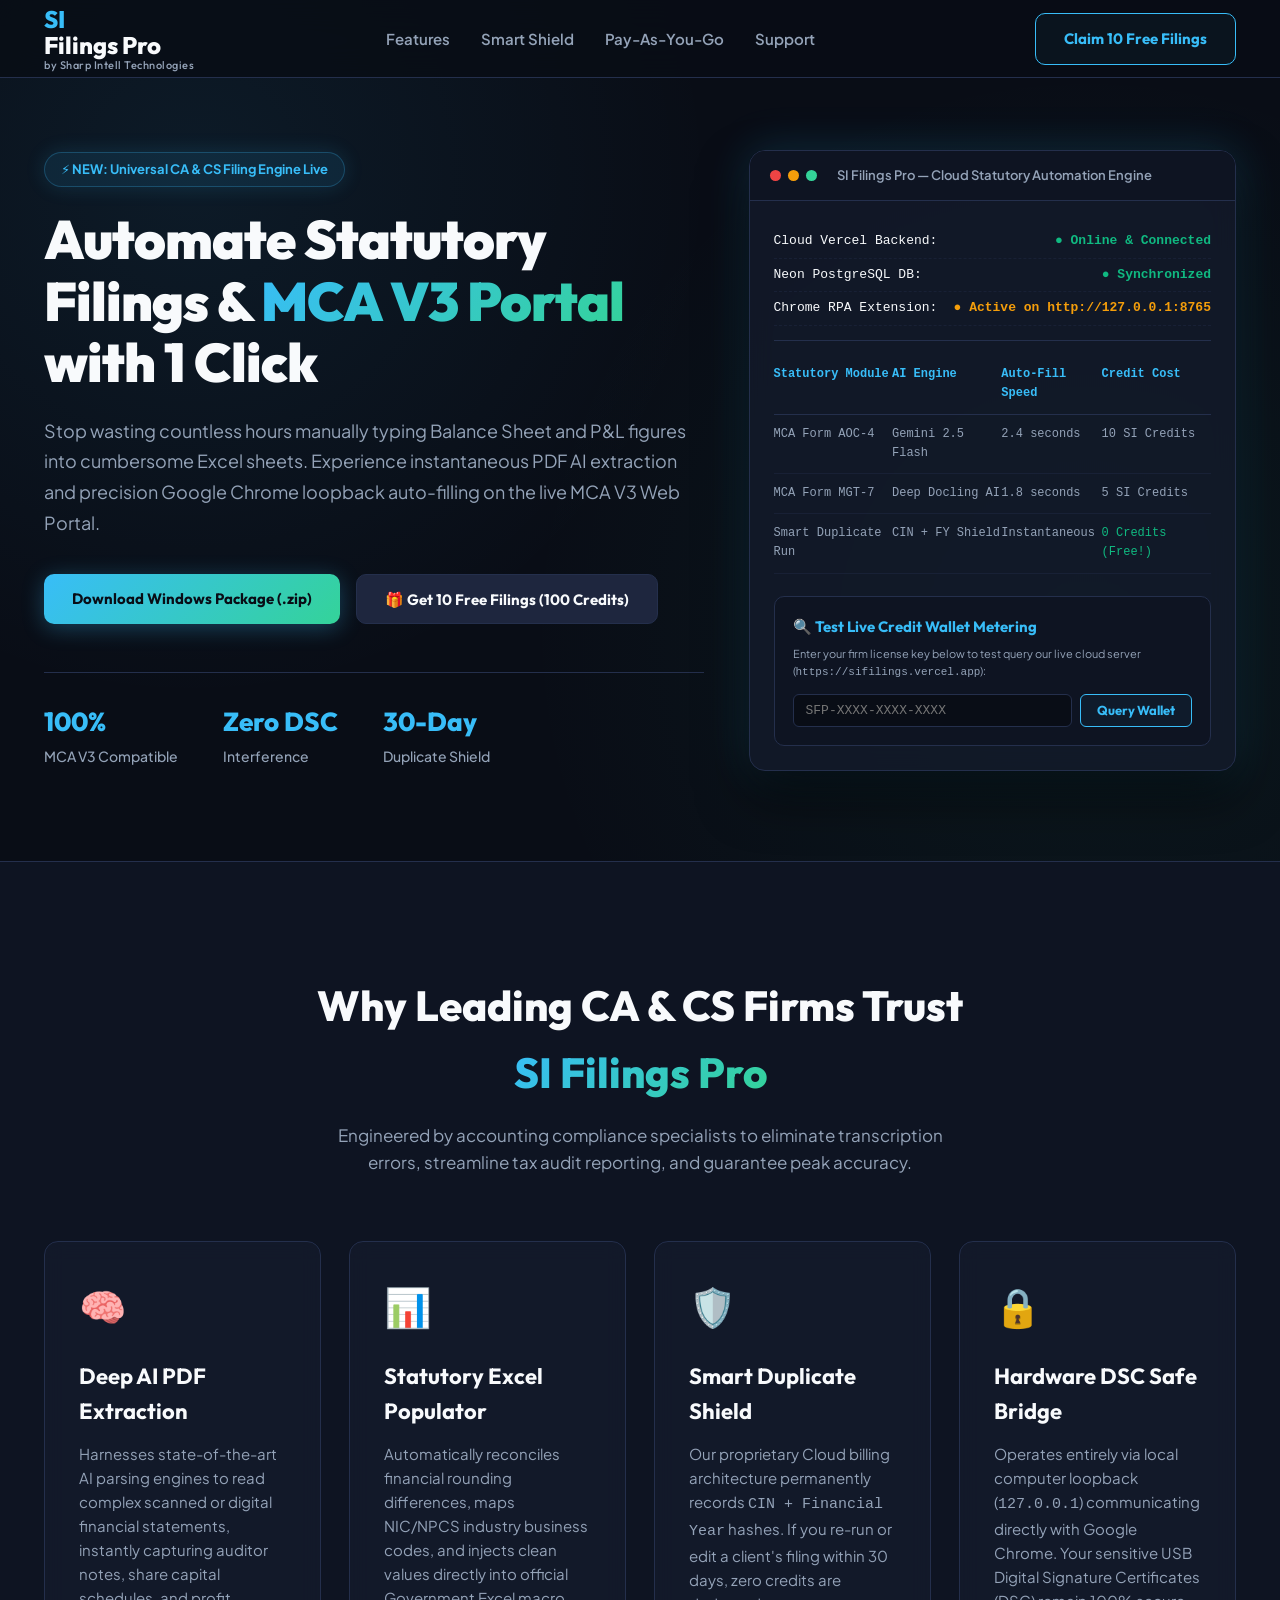
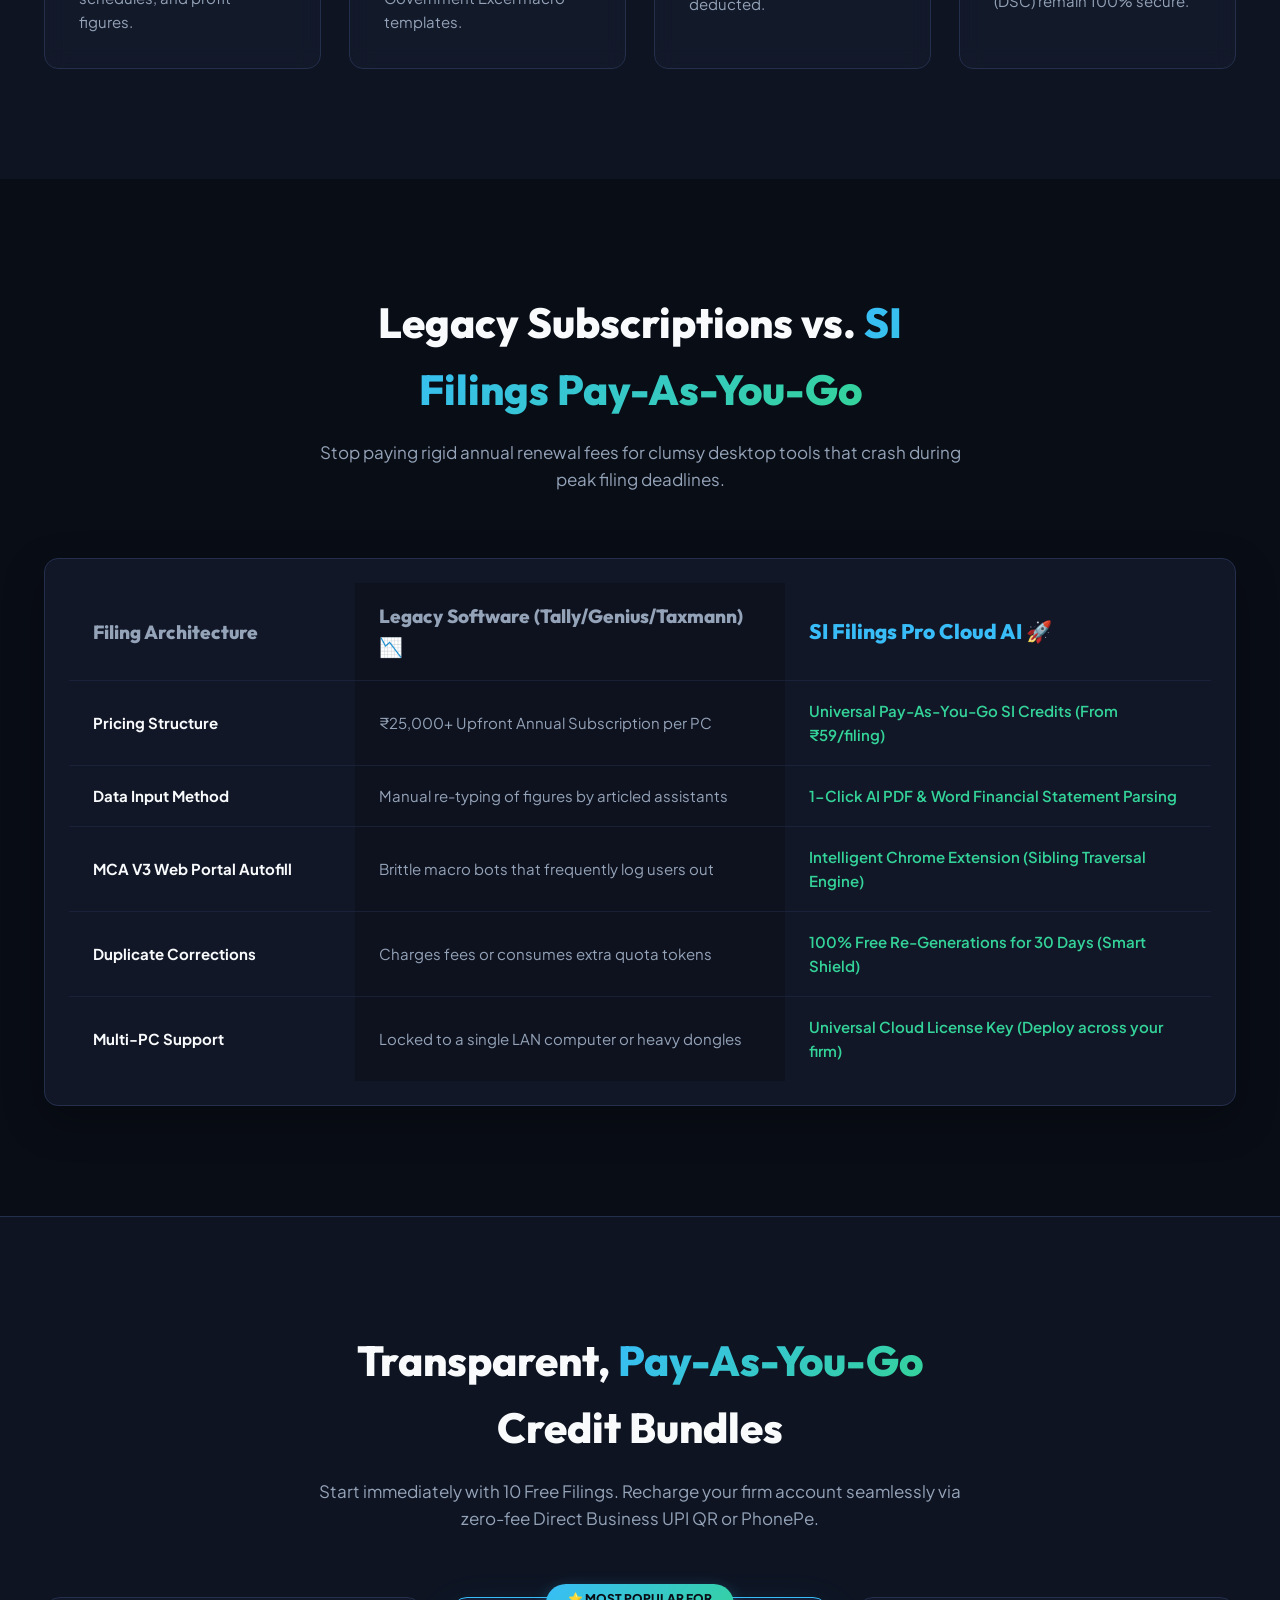
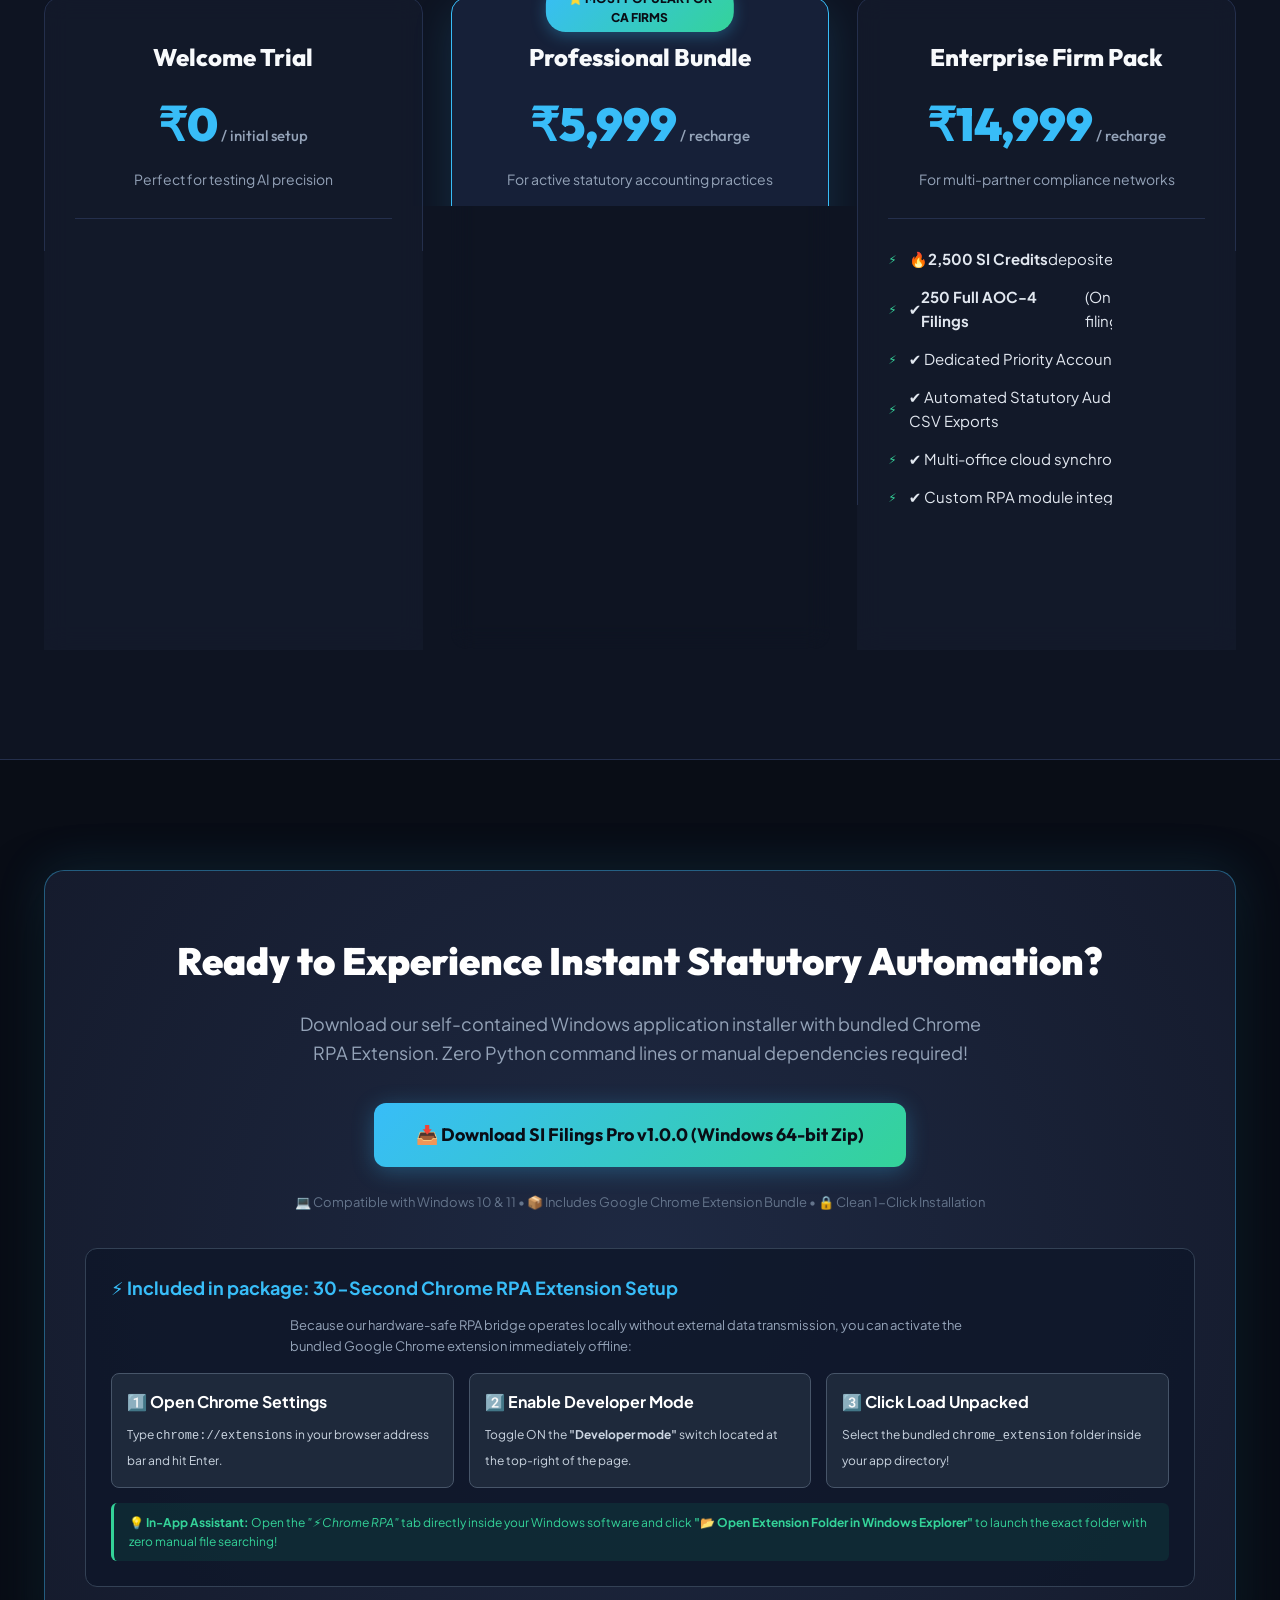
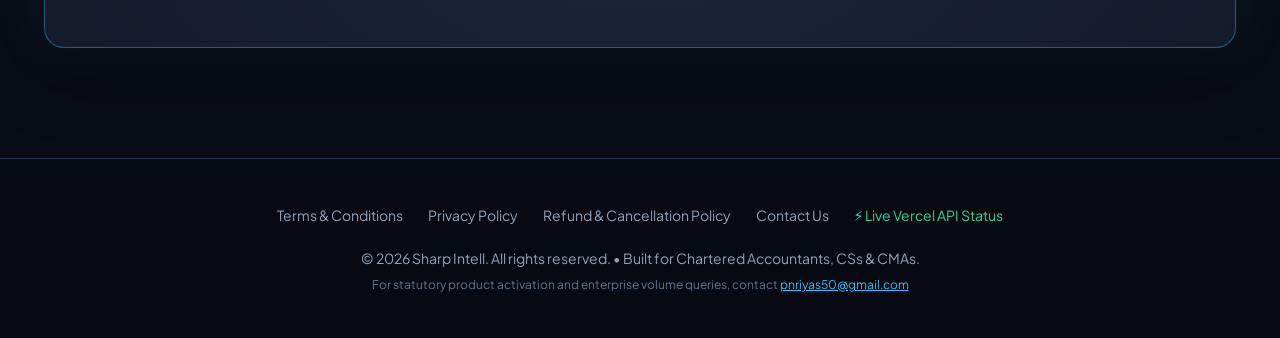
==== commit ad8430fc: "Migrate payment gateway to Razorpay and apply timeout fixes" ====
--- a/landing/index.html
+++ b/landing/index.html
@@ -427,8 +427,8 @@
                         <span>🚀 <strong>Zero-Fee Direct Business UPI QR</strong> (Instant Scan & Pay)</span>
                     </label>
                     <label class="radio-card" style="margin-top: 8px;">
-                        <input type="radio" name="gateway" value="PHONEPE">
-                        <span>💳 <strong>PhonePe Payment Gateway</strong> (Credit / Debit / NetBanking)</span>
+                        <input type="radio" name="gateway" value="RAZORPAY">
+                        <span>💳 <strong>Razorpay Secure Checkout</strong> (Credit / Debit / NetBanking / UPI)</span>
                     </label>
                 </div>
 
@@ -464,6 +464,7 @@
         </div>
     </footer>
 
+    <script src="https://checkout.razorpay.com/v1/checkout.js"></script>
     <script src="script.js"></script>
 </body>
 
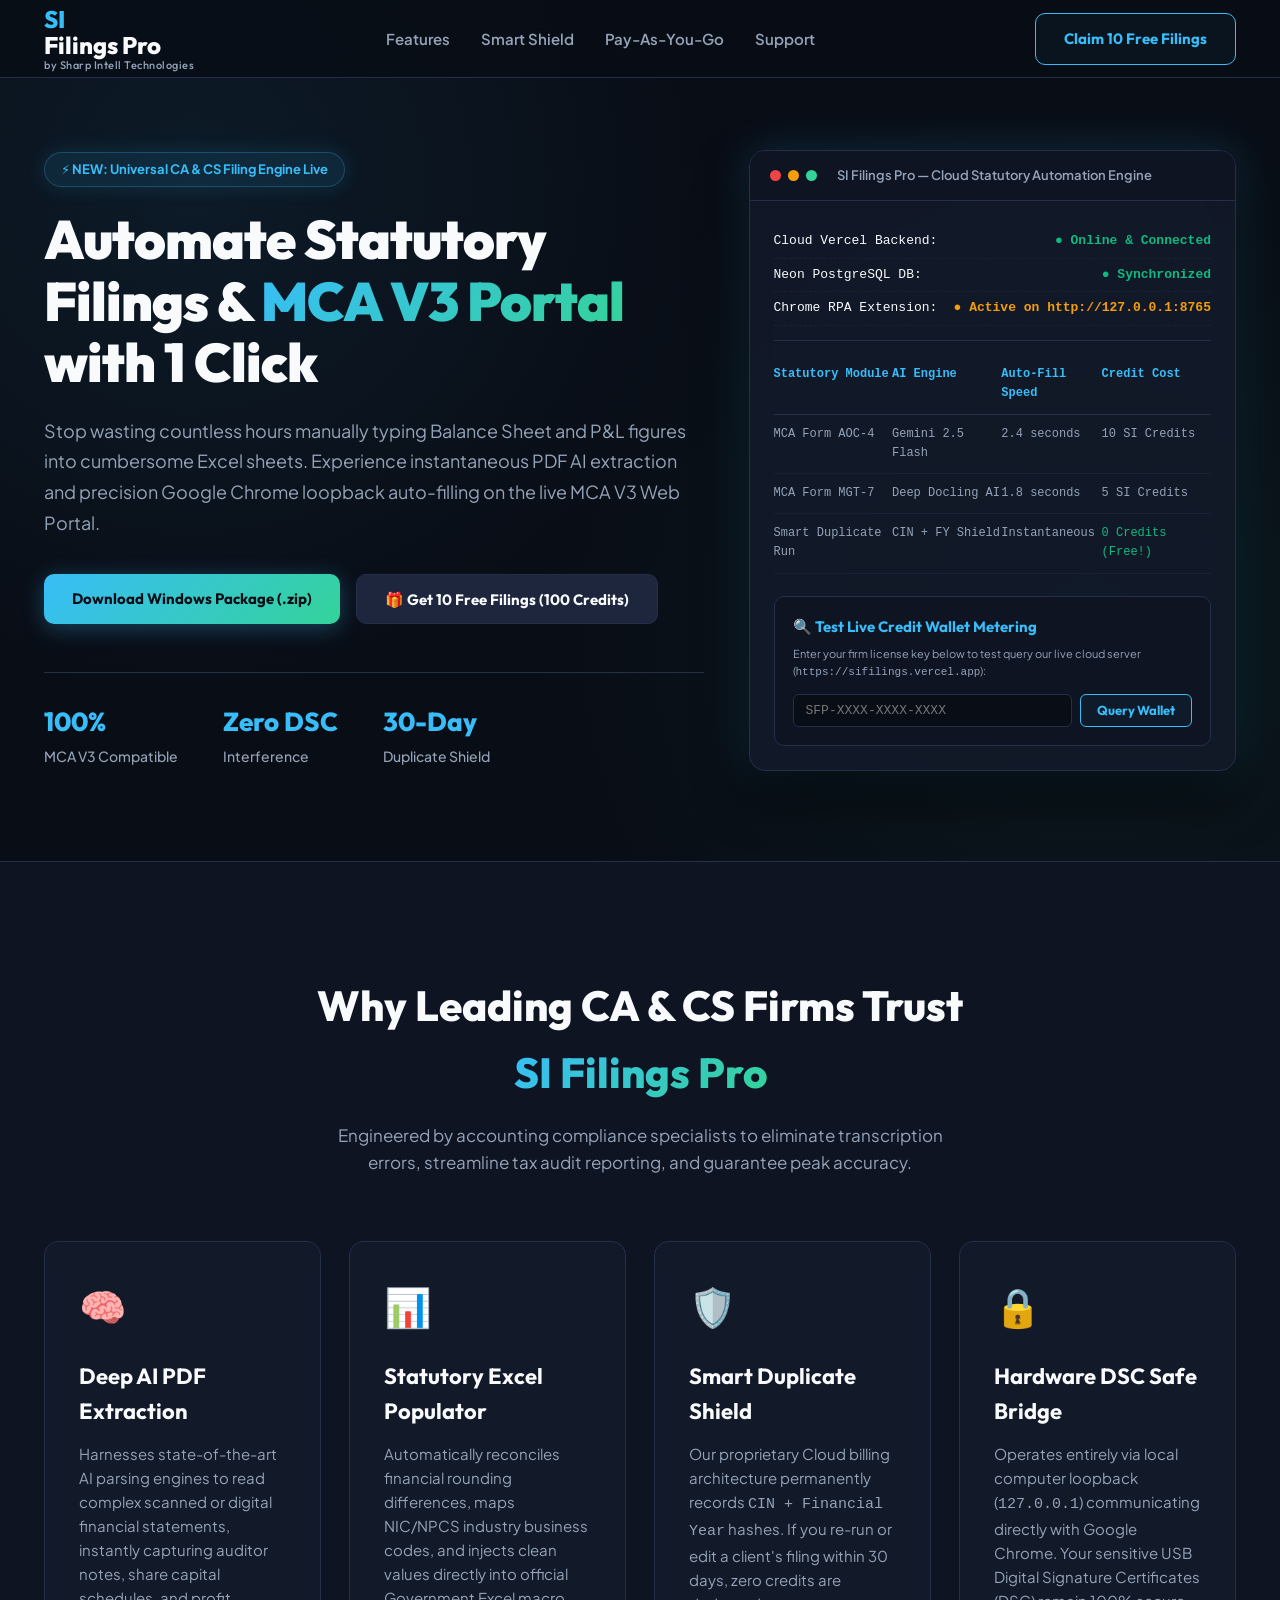
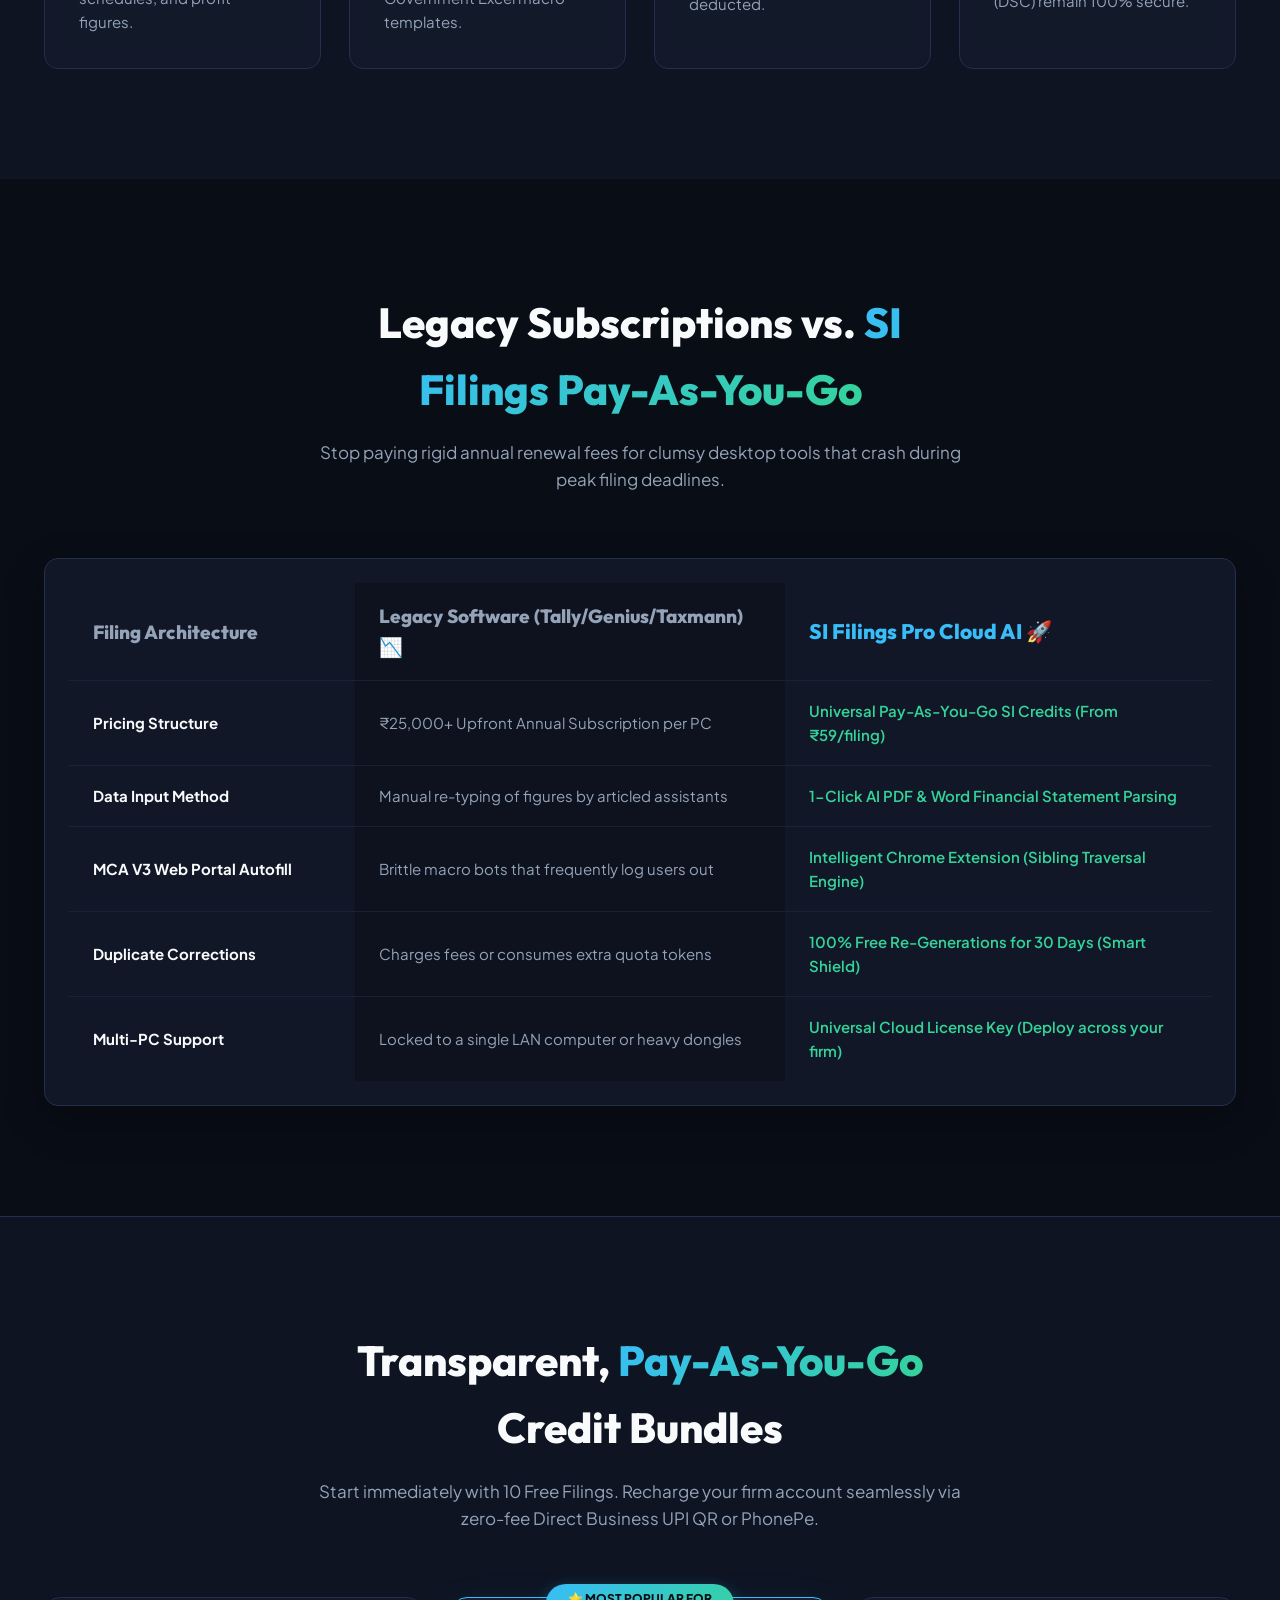
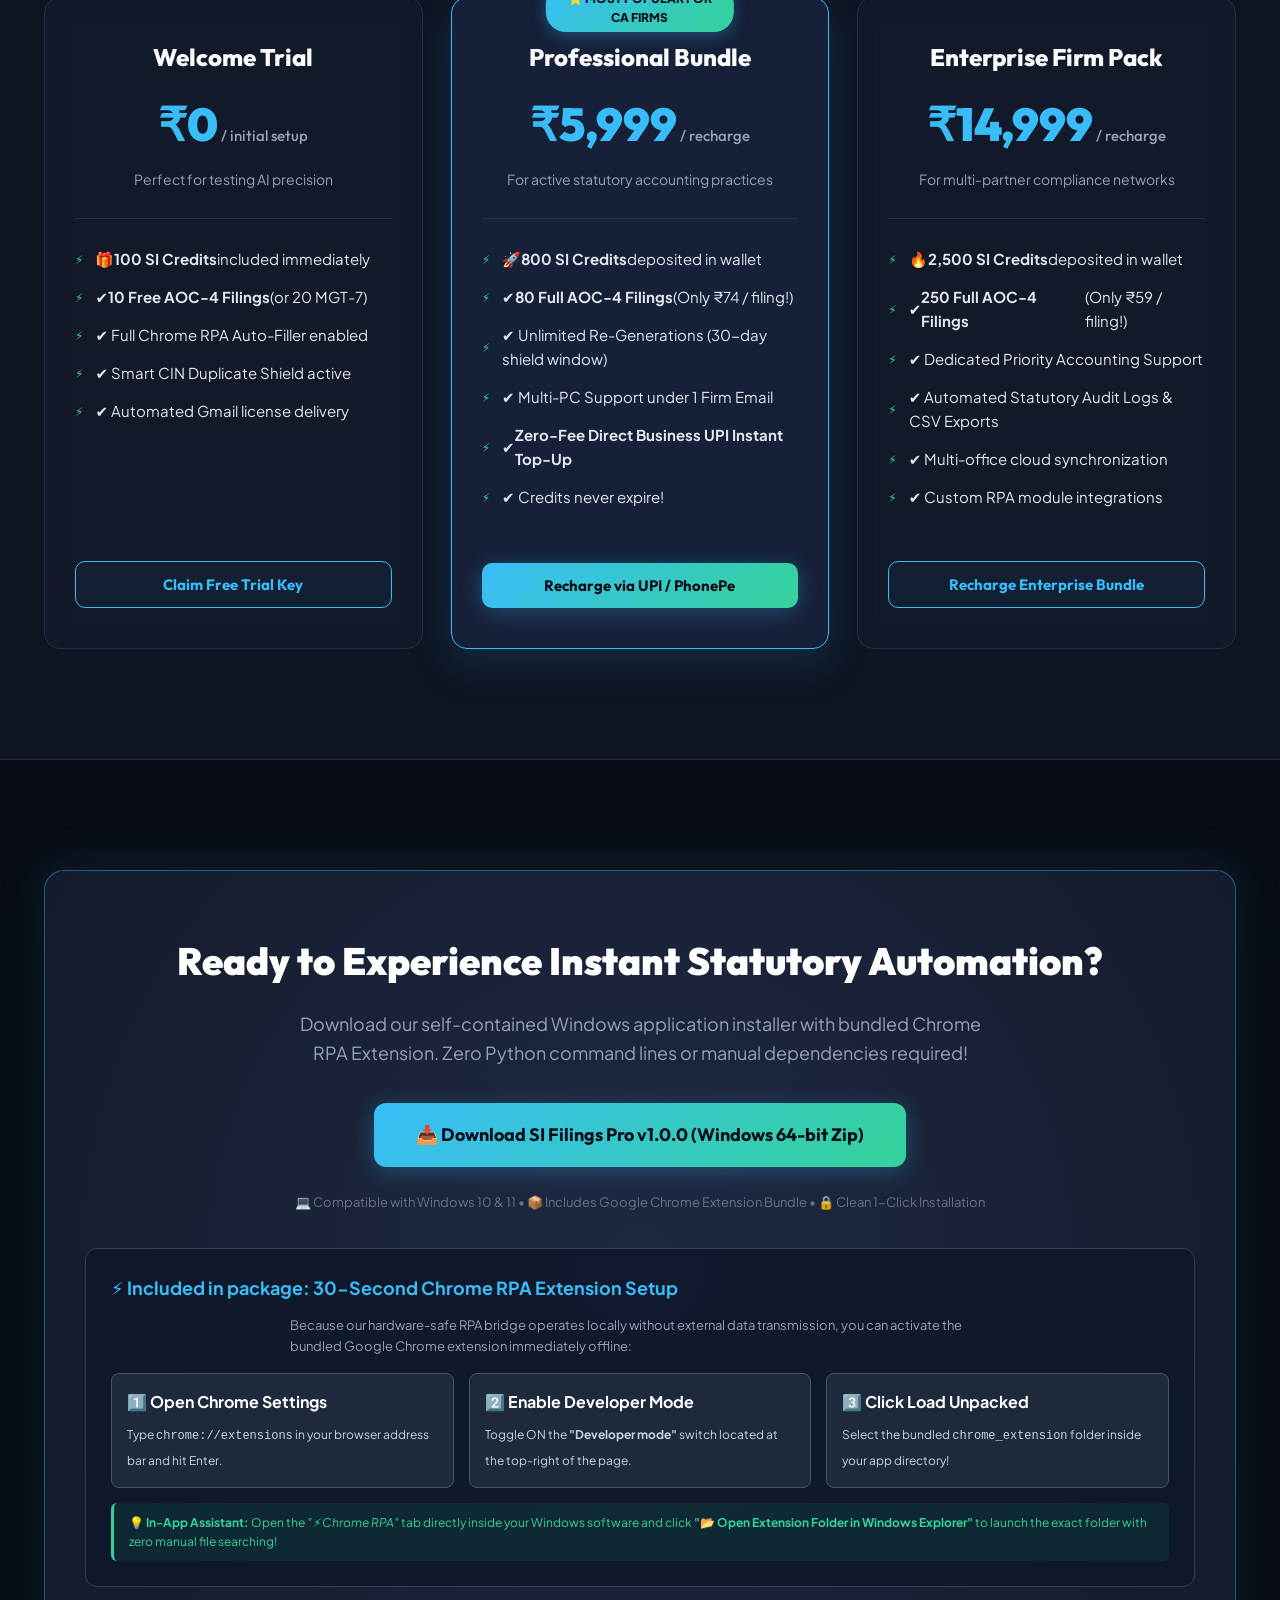
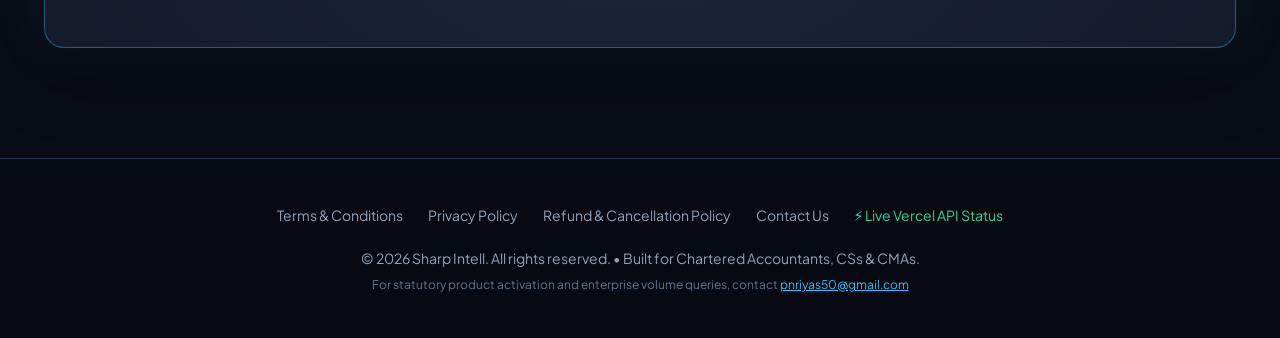
==== commit 9264054e: "Remove redundant manual UPI method to enforce automated Razorpay billing" ====
--- a/landing/index.html
+++ b/landing/index.html
@@ -420,22 +420,10 @@
                 <label for="recharge-email">Enter Your Registered Firm Email Address *</label>
                 <input type="email" id="recharge-email" placeholder="e.g., info@riyasca.com" required>
 
-                <label style="margin-top: 10px;">Select Payment Gateway Channel:</label>
-                <div class="pay-options">
-                    <label class="radio-card">
-                        <input type="radio" name="gateway" value="UPI" checked>
-                        <span>🚀 <strong>Zero-Fee Direct Business UPI QR</strong> (Instant Scan & Pay)</span>
-                    </label>
-                    <label class="radio-card" style="margin-top: 8px;">
-                        <input type="radio" name="gateway" value="RAZORPAY">
-                        <span>💳 <strong>Razorpay Secure Checkout</strong> (Credit / Debit / NetBanking / UPI)</span>
-                    </label>
-                </div>
-
                 <div id="recharge-status" class="wallet-feedback" style="display: none; margin-top: 15px;"></div>
 
                 <button type="submit" id="recharge-submit-btn" class="btn btn-primary btn-full"
-                    style="margin-top: 20px;">Generate Digital Invoice & Checkout</button>
+                    style="margin-top: 20px;">Proceed to Secure Checkout</button>
             </form>
         </div>
     </div>
